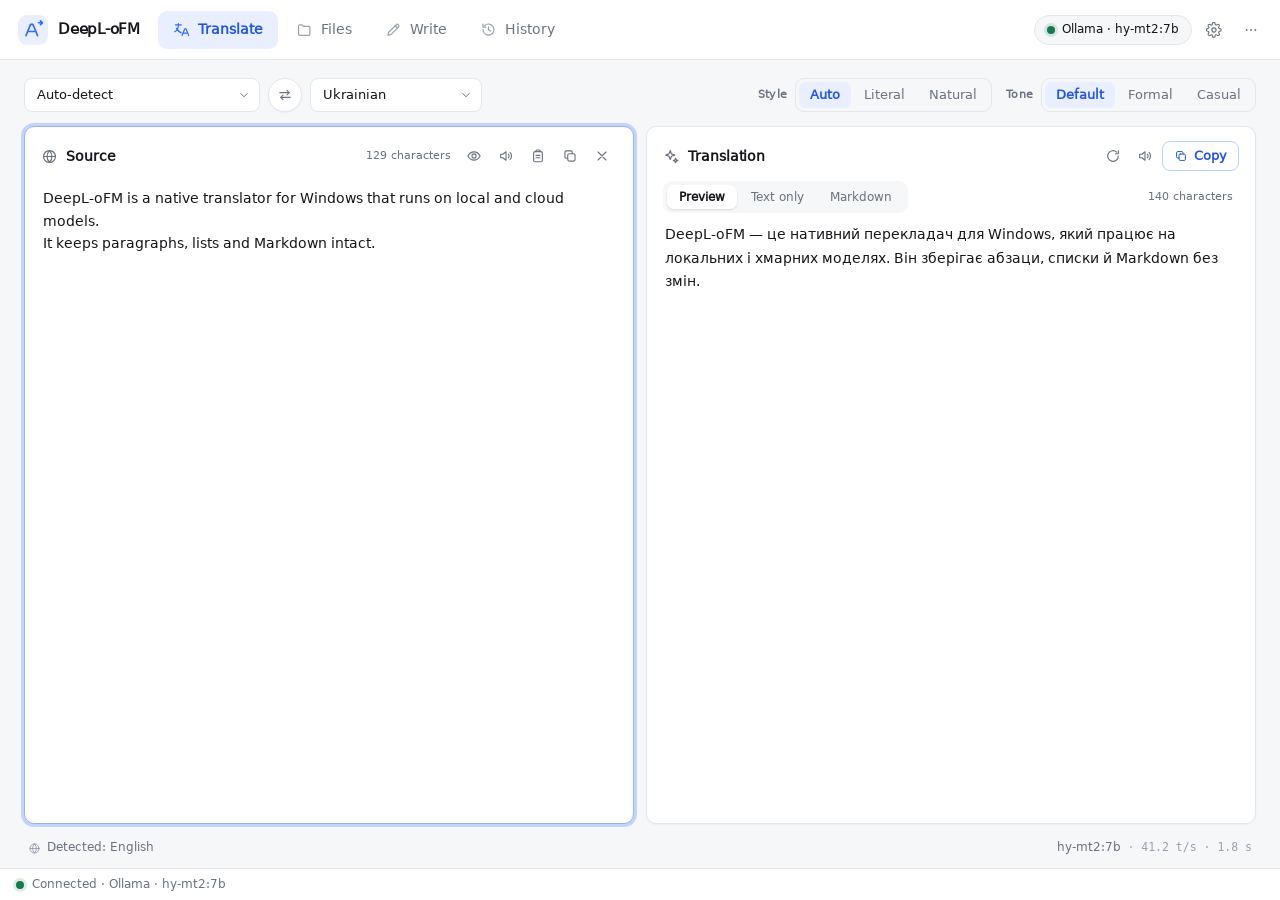
==== rust/ui/index.html @ 9d81f84f "Add a Rust port: one engine, one binary, Windows and macOS A full rewrite in Rust of the translator:" ====
<!doctype html>
<html lang="en" data-theme="auto">
<head>
  <meta charset="utf-8">
  <meta name="viewport" content="width=device-width, initial-scale=1">
  <meta name="color-scheme" content="light dark">
  <title>DeepL-oFM</title>
  <script>
    // Apply a forced scheme (and the deterministic-screenshot flag) before the
    // first paint, so ?theme=dark never flashes the light palette.
    (function () {
      var params = new URLSearchParams(location.search);
      var theme = params.get("theme");
      if (theme === "dark" || theme === "light") document.documentElement.dataset.theme = theme;
      if (params.has("still")) document.documentElement.dataset.motion = "off";
    })();
  </script>
  <link rel="stylesheet" href="styles.css">
</head>
<body>
  <!-- Icon sprite ------------------------------------------------------- -->
  <svg class="icon-sprite" aria-hidden="true" focusable="false" xmlns="http://www.w3.org/2000/svg">
    <symbol id="i-translate" viewBox="0 0 24 24">
      <path d="M3.5 5.5h8.2M7.6 3.5v2c0 4.1-2.2 7.9-5.1 9.7"/>
      <path d="M5 10.4c1.5 3 3.8 5 6.6 6.3"/>
      <path d="M12.8 20.5 16.7 11h1.6l3.9 9.5"/>
      <path d="M14.3 17.2h5.4"/>
    </symbol>
    <symbol id="i-files" viewBox="0 0 24 24">
      <path d="M3.5 7.6a2 2 0 0 1 2-2h3.1l2 2.1h7a2 2 0 0 1 2 2v8.7a2 2 0 0 1-2 2h-12a2 2 0 0 1-2-2z"/>
    </symbol>
    <symbol id="i-write" viewBox="0 0 24 24">
      <path d="M4 20.1l4.7-1.2L19 8.6a2.25 2.25 0 0 0-3.2-3.2L5.4 15.6z"/>
      <path d="M13.9 6.4l3.2 3.2"/>
    </symbol>
    <symbol id="i-history" viewBox="0 0 24 24">
      <path d="M4.2 12a7.8 7.8 0 1 0 2.3-5.5"/>
      <path d="M4.1 4.5v4.1h4.1"/>
      <path d="M12 8.2v4.3l3 1.8"/>
    </symbol>
    <symbol id="i-settings" viewBox="0 0 24 24">
      <circle cx="12" cy="12" r="3.1"/>
      <path d="M19.1 14.9a1.7 1.7 0 0 0 .34 1.87l.06.06a2 2 0 1 1-2.83 2.83l-.06-.06a1.7 1.7 0 0 0-1.87-.34 1.7 1.7 0 0 0-1.03 1.56v.17a2 2 0 1 1-4 0v-.09a1.7 1.7 0 0 0-1.11-1.56 1.7 1.7 0 0 0-1.87.34l-.06.06a2 2 0 1 1-2.83-2.83l.06-.06a1.7 1.7 0 0 0 .34-1.87 1.7 1.7 0 0 0-1.56-1.03h-.17a2 2 0 1 1 0-4h.09a1.7 1.7 0 0 0 1.56-1.11 1.7 1.7 0 0 0-.34-1.87l-.06-.06a2 2 0 1 1 2.83-2.83l.06.06a1.7 1.7 0 0 0 1.87.34h.08a1.7 1.7 0 0 0 1.03-1.56v-.17a2 2 0 1 1 4 0v.09a1.7 1.7 0 0 0 1.03 1.56 1.7 1.7 0 0 0 1.87-.34l.06-.06a2 2 0 1 1 2.83 2.83l-.06.06a1.7 1.7 0 0 0-.34 1.87v.08a1.7 1.7 0 0 0 1.56 1.03h.17a2 2 0 1 1 0 4h-.09a1.7 1.7 0 0 0-1.56 1.03z"/>
    </symbol>
    <symbol id="i-more" viewBox="0 0 24 24">
      <circle cx="5.5" cy="12" r="1.4" fill="currentColor" stroke="none"/>
      <circle cx="12" cy="12" r="1.4" fill="currentColor" stroke="none"/>
      <circle cx="18.5" cy="12" r="1.4" fill="currentColor" stroke="none"/>
    </symbol>
    <symbol id="i-globe" viewBox="0 0 24 24">
      <circle cx="12" cy="12" r="8.4"/>
      <path d="M3.6 12h16.8"/>
      <path d="M12 3.6c2.2 2.3 3.4 5.2 3.4 8.4S14.2 18.1 12 20.4C9.8 18.1 8.6 15.2 8.6 12S9.8 5.9 12 3.6z"/>
    </symbol>
    <symbol id="i-speaker" viewBox="0 0 24 24">
      <path d="M4 9.4h3.2L12 5.6v12.8L7.2 14.6H4z"/>
      <path d="M15.5 9.1a4.1 4.1 0 0 1 0 5.8"/>
      <path d="M18.1 6.6a7.7 7.7 0 0 1 0 10.8"/>
    </symbol>
    <symbol id="i-stop" viewBox="0 0 24 24">
      <rect x="6.5" y="6.5" width="11" height="11" rx="2.2"/>
    </symbol>
    <symbol id="i-copy" viewBox="0 0 24 24">
      <rect x="8.6" y="8.6" width="11" height="11" rx="2.2"/>
      <path d="M15.4 8.6V6.5a2.1 2.1 0 0 0-2.1-2.1H6.5a2.1 2.1 0 0 0-2.1 2.1v6.8a2.1 2.1 0 0 0 2.1 2.1h2.1"/>
    </symbol>
    <symbol id="i-clipboard" viewBox="0 0 24 24">
      <rect x="5.4" y="5.4" width="13.2" height="15.2" rx="2.2"/>
      <path d="M9.1 5.4V4.2A1.2 1.2 0 0 1 10.3 3h3.4a1.2 1.2 0 0 1 1.2 1.2v1.2"/>
      <path d="M9 11h6M9 14.6h6"/>
    </symbol>
    <symbol id="i-check" viewBox="0 0 24 24">
      <path d="M4.8 12.6l4.7 4.7L19.2 6.9"/>
    </symbol>
    <symbol id="i-x" viewBox="0 0 24 24">
      <path d="M6 6l12 12M18 6L6 18"/>
    </symbol>
    <symbol id="i-eye" viewBox="0 0 24 24">
      <path d="M2.8 12S6.3 5.8 12 5.8 21.2 12 21.2 12 17.7 18.2 12 18.2 2.8 12 2.8 12z"/>
      <circle cx="12" cy="12" r="3.1"/>
    </symbol>
    <symbol id="i-code" viewBox="0 0 24 24">
      <path d="M8.4 7.4 3.6 12l4.8 4.6"/>
      <path d="M15.6 7.4 20.4 12l-4.8 4.6"/>
      <path d="M13.4 4.8 10.6 19.2"/>
    </symbol>
    <symbol id="i-sparkles" viewBox="0 0 24 24">
      <path d="M10.2 3.6l1.7 4.7 4.7 1.7-4.7 1.7-1.7 4.7-1.7-4.7L3.8 10l4.7-1.7z"/>
      <path d="M17.8 14.4l.9 2.4 2.4.9-2.4.9-.9 2.4-.9-2.4-2.4-.9 2.4-.9z"/>
    </symbol>
    <symbol id="i-refresh" viewBox="0 0 24 24">
      <path d="M20 12a8 8 0 1 1-2.4-5.7"/>
      <path d="M20 4.2v4.4h-4.4"/>
    </symbol>
    <symbol id="i-warning" viewBox="0 0 24 24">
      <path d="M12 3.9l8.6 15H3.4z"/>
      <path d="M12 9.4v4.4"/>
      <circle cx="12" cy="16.6" r=".9" fill="currentColor" stroke="none"/>
    </symbol>
    <symbol id="i-download" viewBox="0 0 24 24">
      <path d="M12 3.8v10.4"/>
      <path d="M7.6 10.2L12 14.6l4.4-4.4"/>
      <path d="M4.2 16.4v2.4a1.8 1.8 0 0 0 1.8 1.8h12a1.8 1.8 0 0 0 1.8-1.8v-2.4"/>
    </symbol>
    <symbol id="i-folder" viewBox="0 0 24 24">
      <path d="M3.5 7.6a2 2 0 0 1 2-2h3.1l2 2.1h7a2 2 0 0 1 2 2v8.7a2 2 0 0 1-2 2h-12a2 2 0 0 1-2-2z"/>
    </symbol>
    <symbol id="i-trash" viewBox="0 0 24 24">
      <path d="M4.2 6.8h15.6"/>
      <path d="M9.2 6.8V4.9a1.2 1.2 0 0 1 1.2-1.2h3.2a1.2 1.2 0 0 1 1.2 1.2v1.9"/>
      <path d="M6.3 6.8l.8 12.2a1.9 1.9 0 0 0 1.9 1.7h6a1.9 1.9 0 0 0 1.9-1.7l.8-12.2"/>
      <path d="M10.2 10.6v6M13.8 10.6v6"/>
    </symbol>
    <symbol id="i-search" viewBox="0 0 24 24">
      <circle cx="10.8" cy="10.8" r="6.6"/>
      <path d="M15.7 15.7l4.2 4.2"/>
    </symbol>
    <symbol id="i-chevron-down" viewBox="0 0 24 24">
      <path d="M6.4 9.4L12 15l5.6-5.6"/>
    </symbol>
    <symbol id="i-arrow-right" viewBox="0 0 24 24">
      <path d="M4.5 12h14.6"/>
      <path d="M13.7 6.6l5.4 5.4-5.4 5.4"/>
    </symbol>
    <symbol id="i-swap" viewBox="0 0 24 24">
      <path d="M4.2 8.4h14.1"/>
      <path d="M15 5.1l3.3 3.3-3.3 3.3"/>
      <path d="M19.8 15.6H5.7"/>
      <path d="M9 12.3l-3.3 3.3L9 18.9"/>
    </symbol>
    <symbol id="i-external" viewBox="0 0 24 24">
      <path d="M13.4 4.6h6v6"/>
      <path d="M19.4 4.6l-8.3 8.3"/>
      <path d="M18.2 13.6v4.5a2 2 0 0 1-2 2H5.9a2 2 0 0 1-2-2V7.8a2 2 0 0 1 2-2h4.5"/>
    </symbol>
    <symbol id="i-file" viewBox="0 0 24 24">
      <path d="M6.4 3.6h7.1l4.1 4.1v12.7H6.4z"/>
      <path d="M13.5 3.6v4.1h4.1"/>
    </symbol>
    <symbol id="i-key" viewBox="0 0 24 24">
      <circle cx="8.2" cy="8.2" r="4.2"/>
      <path d="M11.2 11.2l8.4 8.4M16.2 16.2l2.2-2.2M13.9 13.9l2.2-2.2"/>
    </symbol>
    <symbol id="i-info" viewBox="0 0 24 24">
      <circle cx="12" cy="12" r="8.5"/>
      <path d="M12 11v5.2"/>
      <circle cx="12" cy="7.9" r=".9" fill="currentColor" stroke="none"/>
    </symbol>
  </svg>

  <div class="app" id="app">
    <!-- Header ---------------------------------------------------------- -->
    <header class="app-header">
      <div class="brand">
        <span class="brand-mark" aria-hidden="true">
          <svg viewBox="0 0 28 28">
            <path d="M5.8 20.6 11.2 7.4h2.7l5.4 13.2"/>
            <path d="M8.4 15.8h8.3"/>
            <path d="M20.4 5.6h4.4M22.7 3.3l2.3 2.3-2.3 2.3"/>
          </svg>
        </span>
        <span class="brand-name">DeepL-oFM</span>
      </div>

      <nav class="tabs" id="tabs" role="tablist" data-i18n-aria="Sections">
        <button class="tab" type="button" role="tab" id="tab-translate" data-tab="translate" aria-selected="true" aria-controls="pane-translate">
          <svg class="icon" aria-hidden="true"><use href="#i-translate"></use></svg>
          <span data-i18n="Translate"></span>
        </button>
        <button class="tab" type="button" role="tab" id="tab-files" data-tab="files" aria-selected="false" aria-controls="pane-files" tabindex="-1">
          <svg class="icon" aria-hidden="true"><use href="#i-files"></use></svg>
          <span data-i18n="Files"></span>
        </button>
        <button class="tab" type="button" role="tab" id="tab-write" data-tab="write" aria-selected="false" aria-controls="pane-write" tabindex="-1">
          <svg class="icon" aria-hidden="true"><use href="#i-write"></use></svg>
          <span data-i18n="Write"></span>
        </button>
        <button class="tab" type="button" role="tab" id="tab-history" data-tab="history" aria-selected="false" aria-controls="pane-history" tabindex="-1">
          <svg class="icon" aria-hidden="true"><use href="#i-history"></use></svg>
          <span data-i18n="History"></span>
        </button>
      </nav>

      <div class="header-actions">
        <button class="conn-capsule" type="button" id="connCapsule" data-i18n-title="Connection status" aria-describedby="connCapsuleLabel">
          <span class="status-dot" id="connDot" data-state="unknown"></span>
          <span class="conn-label" id="connCapsuleLabel"></span>
        </button>
        <button class="icon-btn" type="button" id="settingsBtn" data-i18n-aria="Settings" data-i18n-title="Settings">
          <svg class="icon" aria-hidden="true"><use href="#i-settings"></use></svg>
        </button>
        <div class="menu-wrap">
          <button class="icon-btn" type="button" id="moreBtn" data-i18n-aria="More actions" data-i18n-title="More actions" aria-haspopup="menu" aria-expanded="false" aria-controls="moreMenu">
            <svg class="icon" aria-hidden="true"><use href="#i-more"></use></svg>
          </button>
          <div class="menu" id="moreMenu" role="menu" hidden>
            <button class="menu-item" type="button" role="menuitem" data-command="translate_clipboard">
              <span class="menu-label" data-i18n="Translate clipboard"></span>
              <span class="menu-key"></span>
            </button>
            <button class="menu-item" type="button" role="menuitem" data-command="translate_selection">
              <span class="menu-label" data-i18n="Translate selection"></span>
              <span class="menu-key"></span>
            </button>
            <div class="menu-separator" role="separator"></div>
            <button class="menu-item" type="button" role="menuitem" data-command="check_connection">
              <span class="menu-label" data-i18n="Check connection"></span>
            </button>
            <button class="menu-item" type="button" role="menuitem" data-command="history">
              <span class="menu-label" data-i18n="History"></span>
            </button>
            <div class="menu-separator" role="separator"></div>
            <button class="menu-item" type="button" role="menuitem" data-command="clear_source">
              <span class="menu-label" data-i18n="New translation"></span>
            </button>
            <button class="menu-item" type="button" role="menuitem" data-command="open_settings">
              <span class="menu-label" data-i18n="Settings…"></span>
            </button>
          </div>
        </div>
      </div>
    </header>

    <!-- Main ------------------------------------------------------------ -->
    <main class="app-main">
      <!-- Translate ----------------------------------------------------- -->
      <section class="pane pane-translate" id="pane-translate" role="tabpanel" aria-labelledby="tab-translate">
        <div class="translate-top">
          <div class="lang-bar">
            <div class="select-wrap lang-source">
              <select id="sourceLang" data-i18n-aria="Source language"></select>
              <svg class="icon select-chevron" aria-hidden="true"><use href="#i-chevron-down"></use></svg>
            </div>
            <button class="icon-btn swap-btn" type="button" id="swapBtn" data-i18n-aria="Swap languages" data-i18n-title="Swap languages">
              <svg class="icon" aria-hidden="true"><use href="#i-swap"></use></svg>
            </button>
            <div class="select-wrap lang-target">
              <select id="targetLang" data-i18n-aria="Target language"></select>
              <svg class="icon select-chevron" aria-hidden="true"><use href="#i-chevron-down"></use></svg>
            </div>
          </div>

          <div class="chips-bar">
            <span class="caption" data-i18n="Style"></span>
            <div class="segmented" id="styleChips" role="group" data-i18n-aria="Style">
              <button class="segment" type="button" data-style="auto" data-i18n="Auto"></button>
              <button class="segment" type="button" data-style="literal" data-i18n="Literal"></button>
              <button class="segment" type="button" data-style="natural" data-i18n="Natural"></button>
            </div>
            <span class="caption caption-tone" data-i18n="Tone"></span>
            <div class="segmented" id="toneChips" role="group" data-i18n-aria="Tone">
              <button class="segment" type="button" data-tone="standard" data-i18n="Default"></button>
              <button class="segment" type="button" data-tone="formal" data-i18n="Formal"></button>
              <button class="segment" type="button" data-tone="casual" data-i18n="Casual"></button>
            </div>
          </div>
        </div>

        <div class="panes">
          <section class="card source-card" aria-labelledby="sourceTitle">
            <header class="card-head">
              <div class="card-title">
                <svg class="icon" aria-hidden="true"><use href="#i-globe"></use></svg>
                <h2 id="sourceTitle" data-i18n="Source"></h2>
              </div>
              <div class="card-tools">
                <span class="counter" id="sourceCounter"></span>
                <button class="icon-btn" type="button" id="sourcePreviewBtn" data-i18n-aria="Show rendered Markdown" data-i18n-title="Show rendered Markdown">
                  <svg class="icon" aria-hidden="true"><use href="#i-eye"></use></svg>
                </button>
                <button class="icon-btn" type="button" id="speakSourceBtn" data-i18n-aria="Listen to the original" data-i18n-title="Listen to the original">
                  <svg class="icon" aria-hidden="true"><use href="#i-speaker"></use></svg>
                </button>
                <button class="icon-btn" type="button" id="pasteBtn" data-i18n-aria="Paste from clipboard" data-i18n-title="Paste from clipboard">
                  <svg class="icon" aria-hidden="true"><use href="#i-clipboard"></use></svg>
                </button>
                <button class="icon-btn" type="button" id="copySourceBtn" data-i18n-aria="Copy the original" data-i18n-title="Copy the original">
                  <svg class="icon" aria-hidden="true"><use href="#i-copy"></use></svg>
                </button>
                <button class="icon-btn" type="button" id="clearSourceBtn" data-i18n-aria="Clear" data-i18n-title="Clear">
                  <svg class="icon" aria-hidden="true"><use href="#i-x"></use></svg>
                </button>
              </div>
            </header>
            <div class="card-body source-body">
              <textarea id="sourceInput" class="source-input" spellcheck="false" data-i18n-placeholder="Enter or paste text…" data-i18n-aria="Source"></textarea>
              <div class="markdown-body source-preview" id="sourcePreview" hidden aria-live="polite"></div>
            </div>
          </section>

          <section class="card result-card" aria-labelledby="resultTitle">
            <header class="card-head">
              <div class="card-title">
                <svg class="icon icon-accent" aria-hidden="true"><use href="#i-sparkles"></use></svg>
                <h2 id="resultTitle" data-i18n="Translation"></h2>
              </div>
              <div class="card-tools">
                <span class="pill pill-warning" id="warningPill" hidden></span>
                <button class="icon-btn" type="button" id="againBtn" data-i18n-aria="Translate again" data-i18n-title="Translate again">
                  <svg class="icon" aria-hidden="true"><use href="#i-refresh"></use></svg>
                </button>
                <button class="icon-btn" type="button" id="speakResultBtn" data-i18n-aria="Listen to the translation" data-i18n-title="Listen to the translation">
                  <svg class="icon" aria-hidden="true"><use href="#i-speaker"></use></svg>
                </button>
                <button class="btn btn-outline-accent btn-sm" type="button" id="copyBtn" data-i18n-title="Copy translation">
                  <svg class="icon" aria-hidden="true"><use href="#i-copy"></use></svg>
                  <span id="copyBtnLabel" data-i18n="Copy"></span>
                </button>
              </div>
            </header>

            <div class="result-controls">
              <div class="segmented segmented-subtle" id="viewSwitch" role="group" data-i18n-aria="Translation">
                <button class="segment" type="button" data-view="preview" data-i18n="Preview"></button>
                <button class="segment" type="button" data-view="text" data-i18n="Text only"></button>
                <button class="segment" type="button" data-view="markdown" data-i18n="Markdown"></button>
              </div>
              <span class="counter" id="resultCounter"></span>
            </div>

            <div class="card-body result-body">
              <div class="result-scroll" id="resultScroll">
                <div class="markdown-body" id="resultView" aria-live="polite"></div>

                <div class="empty-state" id="resultEmpty">
                  <span class="empty-icon" aria-hidden="true">
                    <svg class="icon" aria-hidden="true"><use href="#i-sparkles"></use></svg>
                  </span>
                  <h3 data-i18n="Translation will appear here"></h3>
                  <p data-i18n="Press Ctrl + Enter to translate."></p>
                  <button class="btn btn-primary btn-sm" type="button" id="translateNowBtn">
                    <svg class="icon" aria-hidden="true"><use href="#i-arrow-right"></use></svg>
                    <span data-i18n="Translate now"></span>
                  </button>
                </div>

                <div class="progress-state" id="resultProgress" hidden>
                  <h3 id="progressTitle" data-i18n="Translating…"></h3>
                  <div class="progress-track" id="progressTrack" role="progressbar" aria-valuemin="0" aria-valuemax="100" aria-valuenow="0" aria-labelledby="progressTitle">
                    <div class="progress-fill" id="progressFill"></div>
                  </div>
                  <div class="progress-counts">
                    <span id="progressStatus"></span>
                    <span class="progress-percent" id="progressPercent">0%</span>
                  </div>
                  <button class="btn btn-secondary btn-sm" type="button" id="stopBtn">
                    <svg class="icon" aria-hidden="true"><use href="#i-stop"></use></svg>
                    <span data-i18n="Stop"></span>
                  </button>
                </div>

                <div class="empty-state error-state" id="resultError" hidden>
                  <span class="empty-icon error-icon" aria-hidden="true">
                    <svg class="icon" aria-hidden="true"><use href="#i-warning"></use></svg>
                  </span>
                  <h3 data-i18n="Translation failed"></h3>
                  <p id="errorText"></p>
                  <button class="btn btn-primary btn-sm" type="button" id="retryBtn">
                    <svg class="icon" aria-hidden="true"><use href="#i-refresh"></use></svg>
                    <span data-i18n="Retry"></span>
                  </button>
                </div>
              </div>

              <div class="error-banner" id="errorBanner" hidden>
                <svg class="icon" aria-hidden="true"><use href="#i-warning"></use></svg>
                <span id="bannerText"></span>
                <button class="link-btn" type="button" id="bannerRetry" data-i18n="Retry"></button>
              </div>
            </div>
          </section>
        </div>

        <footer class="translate-foot">
          <span class="detected" id="detectedWrap" hidden>
            <svg class="icon" aria-hidden="true"><use href="#i-globe"></use></svg>
            <span id="detectedLabel"></span>
          </span>
          <span class="copy-feedback" id="copyFeedback" role="status" hidden></span>
          <div class="foot-right">
            <span class="pill pill-warning" id="fallbackPill" hidden data-i18n="fallback"></span>
            <span class="model-label" id="modelLabel"></span>
            <span class="dot-sep" id="metricSep" aria-hidden="true">·</span>
            <span class="metrics" id="metricsLabel"></span>
          </div>
        </footer>
      </section>

      <!-- Files --------------------------------------------------------- -->
      <section class="pane pane-page" id="pane-files" role="tabpanel" aria-labelledby="tab-files" hidden>
        <div class="page page-narrow">
          <header class="page-head">
            <h1 data-i18n="Files"></h1>
            <p data-i18n="Translate a document and save the result in its original format."></p>
          </header>

          <div class="card drop-card" id="dropZone">
            <span class="drop-icon" aria-hidden="true">
              <svg class="icon" aria-hidden="true"><use href="#i-file"></use></svg>
            </span>
            <h2 data-i18n="Drop a file here or choose one"></h2>
            <p data-i18n="Supported formats: TXT, Markdown, PDF and DOCX."></p>
            <button class="btn btn-secondary" type="button" id="chooseFileBtn" data-i18n="Choose a file…"></button>
          </div>

          <div class="card file-card" id="fileSelected" hidden>
            <span class="file-icon" aria-hidden="true"><svg class="icon" aria-hidden="true"><use href="#i-file"></use></svg></span>
            <div class="file-meta">
              <span class="file-name" id="fileSelectedName"></span>
              <span class="file-sub" id="fileSelectedMeta"></span>
            </div>
            <button class="icon-btn" type="button" id="removeFileBtn" data-i18n-aria="Remove file" data-i18n-title="Remove file">
              <svg class="icon" aria-hidden="true"><use href="#i-x"></use></svg>
            </button>
          </div>

          <div class="file-actions" id="fileActions" hidden>
            <label class="inline-label" for="fileTarget" data-i18n="Translate to"></label>
            <div class="select-wrap">
              <select id="fileTarget"></select>
              <svg class="icon select-chevron" aria-hidden="true"><use href="#i-chevron-down"></use></svg>
            </div>
            <span class="spacer"></span>
            <button class="btn btn-primary" type="button" id="translateFileBtn">
              <svg class="icon" aria-hidden="true"><use href="#i-translate"></use></svg>
              <span data-i18n="Translate"></span>
            </button>
          </div>

          <div class="card file-progress" id="fileProgress" hidden>
            <header class="file-progress-head">
              <div>
                <h3 data-i18n="Translating…"></h3>
                <p class="file-sub" id="fileProgressName"></p>
              </div>
              <span class="progress-percent" id="fileProgressPercent">0%</span>
            </header>
            <div class="progress-track" id="fileProgressTrack" role="progressbar" aria-valuemin="0" aria-valuemax="100" aria-valuenow="0" data-i18n-aria="Translation progress">
              <div class="progress-fill" id="fileProgressFill"></div>
            </div>
            <div class="file-progress-foot">
              <span class="muted" id="fileProgressState"></span>
              <button class="btn btn-secondary btn-sm" type="button" id="cancelFileBtn" data-i18n="Cancel"></button>
            </div>
          </div>

          <div class="card file-result" id="fileResult" hidden>
            <div class="result-head">
              <span class="result-check" aria-hidden="true"><svg class="icon" aria-hidden="true"><use href="#i-check"></use></svg></span>
              <div class="result-head-text">
                <h3 data-i18n="Translation complete"></h3>
                <p class="file-sub mono" id="fileResultName"></p>
              </div>
            </div>
            <p class="warning-line" id="fileWarnings" hidden></p>
            <p class="warning-line" id="fileFallback" hidden data-i18n="Fallback"></p>
            <p class="error-line" id="fileSaveError" hidden></p>
            <div class="result-actions">
              <button class="btn btn-primary btn-sm" type="button" id="saveFileBtn">
                <svg class="icon" aria-hidden="true"><use href="#i-download"></use></svg>
                <span data-i18n="Save file…"></span>
              </button>
              <button class="btn btn-secondary btn-sm" type="button" id="showFolderBtn">
                <svg class="icon" aria-hidden="true"><use href="#i-folder"></use></svg>
                <span data-i18n="Show in folder"></span>
              </button>
              <span class="spacer"></span>
              <button class="link-btn" type="button" id="anotherFileBtn" data-i18n="Translate another file"></button>
            </div>
          </div>

          <div class="card file-error" id="fileError" hidden>
            <span class="result-check error-check" aria-hidden="true"><svg class="icon" aria-hidden="true"><use href="#i-warning"></use></svg></span>
            <div class="result-head-text">
              <h3 data-i18n="The file could not be translated."></h3>
              <p class="error-line" id="fileErrorText"></p>
            </div>
            <div class="file-error-actions">
              <button class="btn btn-primary btn-sm" type="button" id="fileTryAgainBtn">
                <svg class="icon" aria-hidden="true"><use href="#i-refresh"></use></svg>
                <span data-i18n="Try again"></span>
              </button>
              <button class="btn btn-secondary btn-sm" type="button" id="fileRetryBtn" data-i18n="Choose a file…"></button>
            </div>
          </div>
        </div>
      </section>

      <!-- Write --------------------------------------------------------- -->
      <section class="pane pane-page" id="pane-write" role="tabpanel" aria-labelledby="tab-write" hidden>
        <div class="page page-write">
          <header class="page-head">
            <h1 data-i18n="Improve text"></h1>
            <p data-i18n="Improve clarity, grammar and style while keeping the meaning."></p>
          </header>

          <div class="card write-bar">
            <label class="inline-label" for="writeTarget" data-i18n="Improve in"></label>
            <div class="select-wrap">
              <select id="writeTarget"></select>
              <svg class="icon select-chevron" aria-hidden="true"><use href="#i-chevron-down"></use></svg>
            </div>
            <button class="btn btn-primary" type="button" id="improveBtn">
              <svg class="icon" aria-hidden="true"><use href="#i-sparkles"></use></svg>
              <span class="busy-label" id="improveLabel" data-i18n="Improve text"></span>
              <span class="spinner" aria-hidden="true" hidden></span>
            </button>
            <button class="btn btn-secondary" type="button" id="cancelWriteBtn" hidden data-i18n="Cancel"></button>
            <span class="spacer"></span>
            <button class="btn btn-secondary btn-sm" type="button" id="copyWriteBtn" data-i18n-title="Copy translation">
              <svg class="icon" aria-hidden="true"><use href="#i-copy"></use></svg>
              <span data-i18n="Copy"></span>
            </button>
          </div>

          <div class="panes write-panes">
            <section class="card source-card" aria-labelledby="writeSourceTitle">
              <header class="card-head">
                <div class="card-title">
                  <svg class="icon" aria-hidden="true"><use href="#i-write"></use></svg>
                  <h2 id="writeSourceTitle" data-i18n="Source"></h2>
                </div>
                <div class="card-tools">
                  <span class="counter" id="writeCounter"></span>
                  <button class="icon-btn" type="button" id="clearWriteBtn" data-i18n-aria="Clear" data-i18n-title="Clear">
                    <svg class="icon" aria-hidden="true"><use href="#i-x"></use></svg>
                  </button>
                </div>
              </header>
              <div class="card-body source-body">
                <textarea id="writeInput" class="source-input" spellcheck="false" data-i18n-placeholder="Type or paste text to improve" data-i18n-aria="Source"></textarea>
              </div>
            </section>

            <section class="card result-card" aria-labelledby="writeResultTitle">
              <header class="card-head">
                <div class="card-title">
                  <svg class="icon icon-accent" aria-hidden="true"><use href="#i-sparkles"></use></svg>
                  <h2 id="writeResultTitle" data-i18n="Result"></h2>
                </div>
                <div class="card-tools">
                  <span class="counter" id="writeResultCounter"></span>
                </div>
              </header>
              <div class="result-controls">
                <div class="segmented segmented-subtle" id="writeViewSwitch" role="group" data-i18n-aria="Result">
                  <button class="segment" type="button" data-view="preview" data-i18n="Preview"></button>
                  <button class="segment" type="button" data-view="text" data-i18n="Text only"></button>
                  <button class="segment" type="button" data-view="markdown" data-i18n="Markdown"></button>
                </div>
                <span class="duration" id="writeDuration"></span>
              </div>
              <div class="card-body result-body">
                <div class="result-scroll">
                  <div class="markdown-body" id="writeResultView" aria-live="polite"></div>
                  <p class="warning-line write-warning" id="writeWarnings" role="status" hidden></p>
                  <div class="empty-state" id="writeEmpty">
                    <span class="empty-icon" aria-hidden="true">
                      <svg class="icon" aria-hidden="true"><use href="#i-sparkles"></use></svg>
                    </span>
                    <h3 data-i18n="Improved text will appear here"></h3>
                    <p data-i18n="Type or paste text on the left to begin."></p>
                  </div>
                  <div class="empty-state busy-state" id="writeBusyState" hidden>
                    <span class="empty-icon" aria-hidden="true">
                      <span class="spinner spinner-lg"></span>
                    </span>
                    <h3 data-i18n="Improving…"></h3>
                    <p data-i18n="This usually takes a few seconds."></p>
                  </div>
                  <div class="empty-state error-state" id="writeError" hidden>
                    <span class="empty-icon error-icon" aria-hidden="true">
                      <svg class="icon" aria-hidden="true"><use href="#i-warning"></use></svg>
                    </span>
                    <h3 data-i18n="Translation failed"></h3>
                    <p id="writeErrorText"></p>
                  </div>
                </div>
              </div>
            </section>
          </div>
        </div>
      </section>

      <!-- History ------------------------------------------------------- -->
      <section class="pane pane-page" id="pane-history" role="tabpanel" aria-labelledby="tab-history" hidden>
        <div class="page page-history">
          <header class="page-head page-head-row">
            <div class="page-head-text">
              <h1><span data-i18n="History"></span> <span class="count-badge" id="historyCount">0</span></h1>
            </div>
            <div class="history-tools">
              <div class="search-field">
                <svg class="icon" aria-hidden="true"><use href="#i-search"></use></svg>
                <input type="search" id="historySearch" data-i18n-placeholder="Search in history" data-i18n-aria="Search in history">
              </div>
              <button class="btn btn-secondary" type="button" id="historyClearBtn">
                <svg class="icon" aria-hidden="true"><use href="#i-trash"></use></svg>
                <span data-i18n="Clear"></span>
              </button>
            </div>
          </header>

          <div class="card history-card">
            <div class="empty-state" id="historyEmpty">
              <span class="empty-icon" aria-hidden="true">
                <svg class="icon" aria-hidden="true"><use href="#i-history"></use></svg>
              </span>
              <h3 id="historyEmptyTitle" data-i18n="History is empty"></h3>
              <p id="historyEmptyText" data-i18n="Translations will be saved here automatically."></p>
            </div>
            <div class="history-list" id="historyList"></div>
          </div>
        </div>
      </section>
    </main>

    <!-- Status bar ------------------------------------------------------ -->
    <footer class="status-bar">
      <span class="status-dot" id="statusDot" data-state="unknown" aria-hidden="true"></span>
      <span class="status-text" id="statusText"></span>
      <span class="status-error" id="statusError"></span>
      <span class="spacer"></span>
      <button class="link-btn stop-speaking" type="button" id="stopSpeaking" hidden data-i18n="Stop"></button>
      <span class="status-metrics" id="statusMetrics"></span>
    </footer>
  </div>

  <!-- Settings dialog --------------------------------------------------- -->
  <dialog class="dialog dialog-settings" id="settingsDialog" aria-labelledby="settingsTitle">
    <div class="dialog-shell" tabindex="-1">
      <header class="dialog-head">
        <h2 id="settingsTitle" data-i18n="Settings"></h2>
        <span class="dialog-version" id="settingsVersion"></span>
      </header>

      <div class="dialog-tabs" id="settingsTabs" role="tablist" data-i18n-aria="Settings">
        <button class="dialog-tab is-active" type="button" role="tab" data-settings-tab="model" id="settingsTab-model" aria-controls="settingsPanel-model" aria-selected="true" data-i18n="Model &amp; provider"></button>
        <button class="dialog-tab" type="button" role="tab" data-settings-tab="generation" id="settingsTab-generation" aria-controls="settingsPanel-generation" aria-selected="false" tabindex="-1" data-i18n="Generation"></button>
        <button class="dialog-tab" type="button" role="tab" data-settings-tab="behaviour" id="settingsTab-behaviour" aria-controls="settingsPanel-behaviour" aria-selected="false" tabindex="-1" data-i18n="Behavior"></button>
        <button class="dialog-tab" type="button" role="tab" data-settings-tab="hotkeys" id="settingsTab-hotkeys" aria-controls="settingsPanel-hotkeys" aria-selected="false" tabindex="-1" data-i18n="Hot keys"></button>
        <button class="dialog-tab" type="button" role="tab" data-settings-tab="about" id="settingsTab-about" aria-controls="settingsPanel-about" aria-selected="false" tabindex="-1" data-i18n="About"></button>
      </div>

      <div class="dialog-body" id="settingsBody">
        <!-- Model & provider -->
        <section class="settings-panel" data-settings-panel="model" id="settingsPanel-model" role="tabpanel" aria-labelledby="settingsTab-model">
          <section class="card settings-card">
            <header class="section-head">
              <h3 data-i18n="Model and provider"></h3>
              <p data-i18n="Local models run offline and for free. Cloud models answer faster but need a key."></p>
            </header>
            <div class="form">
              <div class="form-row">
                <label class="form-label" for="providerSelect" data-i18n="Provider"></label>
                <div class="form-control">
                  <div class="select-wrap">
                    <select id="providerSelect"></select>
                    <svg class="icon select-chevron" aria-hidden="true"><use href="#i-chevron-down"></use></svg>
                  </div>
                  <p class="hint" id="providerHint"></p>
                </div>
              </div>

              <div class="form-row">
                <label class="form-label" for="baseUrlInput" data-i18n="Server address"></label>
                <div class="form-control">
                  <input type="text" id="baseUrlInput" spellcheck="false" autocomplete="off">
                </div>
              </div>

              <div class="form-row">
                <label class="form-label" for="apiKeyInput" data-i18n="API key"></label>
                <div class="form-control">
                  <div class="input-with-actions">
                    <input type="password" id="apiKeyInput" spellcheck="false" autocomplete="off">
                    <button class="link-btn" type="button" id="revealKeyBtn" data-i18n="Show"></button>
                    <button class="link-btn" type="button" id="keyLink" hidden data-i18n="Get key ↗"></button>
                  </div>
                  <p class="hint" id="apiKeyHint" data-i18n="Can be empty for local servers. Stored securely on this computer."></p>
                </div>
              </div>

              <div class="form-row">
                <label class="form-label" for="modelInput" data-i18n="Model"></label>
                <div class="form-control">
                  <div class="input-with-actions">
                    <input type="text" id="modelInput" spellcheck="false" autocomplete="off" data-i18n-placeholder="Choose model">
                    <button class="btn btn-secondary btn-sm" type="button" id="catalogBtn">
                      <svg class="icon" aria-hidden="true"><use href="#i-sparkles"></use></svg>
                      <span data-i18n="Model catalog…"></span>
                    </button>
                  </div>
                  <div class="install-hint" id="installHint" hidden>
                    <span class="install-hint-label" data-i18n="Install command"></span>
                    <code class="install-hint-code" id="installCommand"></code>
                    <button class="link-btn" type="button" id="installCopyBtn">
                      <span data-i18n="Copy"></span>
                    </button>
                  </div>
                </div>
              </div>

              <div class="form-row form-row-actions">
                <span class="form-label" aria-hidden="true"></span>
                <div class="form-control inline-actions">
                  <button class="btn btn-secondary" type="button" id="connectBtn">
                    <svg class="icon" aria-hidden="true"><use href="#i-refresh"></use></svg>
                    <span data-i18n="Connect"></span>
                  </button>
                  <span class="connection-state" id="connectStatus"></span>
                </div>
              </div>
            </div>
          </section>

          <section class="card settings-card">
            <header class="section-head section-head-row">
              <h3 data-i18n="Models on the server"></h3>
              <span class="muted" id="modelsCount"></span>
            </header>
            <div class="search-field">
              <svg class="icon" aria-hidden="true"><use href="#i-search"></use></svg>
              <input type="search" id="modelFilter" data-i18n-placeholder="Filter by name" data-i18n-aria="Filter by name">
            </div>
            <div class="model-list" id="modelList" role="listbox" data-i18n-aria="Models on the server"></div>
            <p class="hint" id="modelsHint" data-i18n="Select a model from the list or type its ID."></p>
          </section>

          <section class="card settings-card">
            <header class="section-head">
              <h3 data-i18n="Fallback provider"></h3>
              <p data-i18n="Used automatically when the primary provider fails."></p>
            </header>
            <label class="switch-row">
              <span class="switch-row-text" data-i18n="Use a fallback provider"></span>
              <span class="switch">
                <input type="checkbox" id="fallbackToggle">
                <span class="switch-track" aria-hidden="true"></span>
              </span>
            </label>
            <div class="form fallback-body" id="fallbackBody" hidden>
              <div class="form-row">
                <label class="form-label" for="fallbackProviderSelect" data-i18n="Provider"></label>
                <div class="form-control">
                  <div class="select-wrap">
                    <select id="fallbackProviderSelect"></select>
                    <svg class="icon select-chevron" aria-hidden="true"><use href="#i-chevron-down"></use></svg>
                  </div>
                </div>
              </div>
              <div class="form-row">
                <label class="form-label" for="fallbackBaseInput" data-i18n="Server address"></label>
                <div class="form-control">
                  <input type="text" id="fallbackBaseInput" spellcheck="false" autocomplete="off">
                </div>
              </div>
              <div class="form-row">
                <label class="form-label" for="fallbackKeyInput" data-i18n="API key"></label>
                <div class="form-control">
                  <input type="password" id="fallbackKeyInput" spellcheck="false" autocomplete="off">
                </div>
              </div>
              <div class="form-row">
                <label class="form-label" for="fallbackModelInput" data-i18n="Model"></label>
                <div class="form-control">
                  <div class="input-with-actions">
                    <input type="text" id="fallbackModelInput" spellcheck="false" autocomplete="off" data-i18n-placeholder="Choose a model" list="fallbackModelOptions">
                    <datalist id="fallbackModelOptions"></datalist>
                    <button class="btn btn-secondary btn-sm" type="button" id="fallbackLoadBtn">
                      <svg class="icon" aria-hidden="true"><use href="#i-refresh"></use></svg>
                      <span data-i18n="Load models"></span>
                    </button>
                  </div>
                  <p class="hint" id="fallbackHint" data-i18n="If the primary provider fails, the same text is retried with these settings."></p>
                  <p class="connection-state" id="fallbackStatus"></p>
                </div>
              </div>
            </div>
          </section>
        </section>

        <!-- Generation -->
        <section class="settings-panel" data-settings-panel="generation" id="settingsPanel-generation" role="tabpanel" aria-labelledby="settingsTab-generation" hidden>
          <section class="card settings-card">
            <header class="section-head">
              <h3 data-i18n="Generation parameters"></h3>
              <p data-i18n="Defaults match Tencent’s recommendations for Hy-MT2 7B."></p>
            </header>
            <div class="sliders">
              <div class="slider-row">
                <label class="slider-label" for="temperatureRange" data-i18n="Temperature"></label>
                <input class="range" type="range" id="temperatureRange" min="0" max="1.5" step="0.05" value="0.7">
                <output class="slider-value" id="temperatureValue" for="temperatureRange">0.70</output>
              </div>
              <div class="slider-row">
                <label class="slider-label" for="topPRange" data-i18n="Top-p"></label>
                <input class="range" type="range" id="topPRange" min="0.1" max="1" step="0.05" value="0.6">
                <output class="slider-value" id="topPValue" for="topPRange">0.60</output>
              </div>
              <div class="slider-row">
                <label class="slider-label" for="topKRange" data-i18n="Top-k"></label>
                <input class="range" type="range" id="topKRange" min="1" max="100" step="1" value="20">
                <output class="slider-value" id="topKValue" for="topKRange">20</output>
              </div>
              <div class="slider-row">
                <label class="slider-label" for="repetitionRange" data-i18n="Repetition"></label>
                <input class="range" type="range" id="repetitionRange" min="1" max="1.5" step="0.01" value="1.05">
                <output class="slider-value" id="repetitionValue" for="repetitionRange">1.05</output>
              </div>
              <div class="slider-row">
                <label class="slider-label" for="contextRange" data-i18n="Context"></label>
                <input class="range" type="range" id="contextRange" min="2048" max="32768" step="512" value="8192">
                <output class="slider-value" id="contextValue" for="contextRange">8 192</output>
              </div>
            </div>
          </section>

          <section class="card settings-card">
            <header class="section-head">
              <h3 data-i18n="System prompt"></h3>
              <p data-i18n="Hy-MT2 has no system prompt: instruction and text go in one message. Wording follows the model card."></p>
            </header>
            <div class="prompt-form">
              <div class="prompt-row">
                <span class="form-label" data-i18n="Style"></span>
                <div class="segmented prompt-chips" id="promptStyleChips" role="group" data-i18n-aria="Style">
                  <button class="segment" type="button" data-style="auto" data-i18n="Auto"></button>
                  <button class="segment" type="button" data-style="literal" data-i18n="Literal"></button>
                  <button class="segment" type="button" data-style="natural" data-i18n="Natural"></button>
                </div>
              </div>
              <div class="prompt-row">
                <span class="form-label" data-i18n="Tone"></span>
                <div class="segmented prompt-chips" id="promptToneChips" role="group" data-i18n-aria="Tone">
                  <button class="segment" type="button" data-tone="standard" data-i18n="Default"></button>
                  <button class="segment" type="button" data-tone="formal" data-i18n="Formal"></button>
                  <button class="segment" type="button" data-tone="casual" data-i18n="Casual"></button>
                </div>
              </div>
              <div class="prompt-row">
                <label class="form-label" for="promptTarget" data-i18n="Translate to"></label>
                <div class="select-wrap prompt-target">
                  <select id="promptTarget"></select>
                  <svg class="icon select-chevron" aria-hidden="true"><use href="#i-chevron-down"></use></svg>
                </div>
              </div>
              <pre class="prompt-preview" id="promptPreview" aria-live="polite"></pre>
            </div>
          </section>
        </section>

        <!-- Behavior -->
        <section class="settings-panel" data-settings-panel="behaviour" id="settingsPanel-behaviour" role="tabpanel" aria-labelledby="settingsTab-behaviour" hidden>
          <section class="card settings-card">
            <header class="section-head">
              <h3 data-i18n="Behavior"></h3>
            </header>
            <div class="behaviour-list">
              <label class="switch-row">
                <span class="switch-row-text" data-i18n="Translate automatically while typing"></span>
                <span class="switch">
                  <input type="checkbox" id="autoTranslateToggle">
                  <span class="switch-track" aria-hidden="true"></span>
                </span>
              </label>

              <div class="slider-row slider-row-inline" id="debounceRow">
                <label class="slider-label" for="debounceRange" data-i18n="Delay"></label>
                <input class="range" type="range" id="debounceRange" min="0.2" max="2" step="0.05" value="0.45">
                <output class="slider-value" id="debounceValue" for="debounceRange">0.45 s</output>
              </div>

              <label class="switch-row">
                <span class="switch-row-text" data-i18n="Keep translation history"></span>
                <span class="switch">
                  <input type="checkbox" id="keepHistoryToggle">
                  <span class="switch-track" aria-hidden="true"></span>
                </span>
              </label>

              <label class="switch-row switch-row-hint">
                <span class="switch-row-label">
                  <span class="switch-row-text" data-i18n="Load the translator at launch"></span>
                  <span class="switch-row-sub" data-i18n="Connects to the provider, refreshes the model list and warms up a local model."></span>
                </span>
                <span class="switch">
                  <input type="checkbox" id="warmUpToggle">
                  <span class="switch-track" aria-hidden="true"></span>
                </span>
              </label>

              <div class="divider" role="presentation"></div>

              <div class="field-row">
                <label class="form-label" for="interfaceLanguageSelect" data-i18n="Interface language"></label>
                <div class="select-wrap">
                  <select id="interfaceLanguageSelect"></select>
                  <svg class="icon select-chevron" aria-hidden="true"><use href="#i-chevron-down"></use></svg>
                </div>
              </div>

              <label class="switch-row switch-row-hint">
                <span class="switch-row-label">
                  <span class="switch-row-text" data-i18n="Tray icon"></span>
                  <span class="switch-row-sub" data-i18n="Keep DeepL-oFM in the notification area; closing the window then hides it."></span>
                </span>
                <span class="switch">
                  <input type="checkbox" id="trayToggle">
                  <span class="switch-track" aria-hidden="true"></span>
                </span>
              </label>

              <div class="field-row field-row-hint">
                <label class="form-label" for="voiceSelect" data-i18n="Voice"></label>
                <div class="field-stack">
                  <div class="select-wrap">
                    <select id="voiceSelect"></select>
                    <svg class="icon select-chevron" aria-hidden="true"><use href="#i-chevron-down"></use></svg>
                  </div>
                  <p class="hint" data-i18n="More voices can be added in Windows Settings → Time &amp; language → Speech."></p>
                </div>
              </div>
            </div>
          </section>
        </section>

        <!-- Hot keys -->
        <section class="settings-panel" data-settings-panel="hotkeys" id="settingsPanel-hotkeys" role="tabpanel" aria-labelledby="settingsTab-hotkeys" hidden>
          <section class="card settings-card">
            <header class="section-head">
              <h3 data-i18n="Hot keys"></h3>
              <p data-i18n="Work from any application — DeepL-oFM stays out of the way."></p>
            </header>
            <div class="hotkey-list">
              <div class="hotkey-row">
                <div class="hotkey-text">
                  <span class="hotkey-title" data-i18n="Translate clipboard"></span>
                  <p class="hint" data-i18n="Copy text anywhere and press the shortcut — DeepL-oFM opens and translates the clipboard."></p>
                </div>
                <div class="hotkey-control">
                  <button class="hotkey-field" type="button" id="hotkeyStandard" data-hotkey="standard" data-i18n-aria="Hot key"></button>
                  <button class="link-btn" type="button" id="resetHotkey" data-i18n="Reset"></button>
                </div>
              </div>
              <p class="connection-state" id="hotkeyMessage"></p>

              <div class="hotkey-row">
                <div class="hotkey-text">
                  <span class="hotkey-title" data-i18n="Selected text"></span>
                  <p class="hint" data-i18n="Select text in any app and press the shortcut — DeepL-oFM copies it and translates."></p>
                </div>
                <div class="hotkey-control">
                  <button class="hotkey-field" type="button" id="hotkeySelection" data-hotkey="selection" data-i18n-aria="Selected text"></button>
                  <button class="link-btn" type="button" id="resetSelectionHotkey" data-i18n="Reset"></button>
                </div>
              </div>
              <p class="connection-state" id="selectionHotkeyMessage"></p>

              <p class="hotkey-error" id="hotkeyError" hidden></p>
            </div>
            <p class="hint" id="hotkeyExample" data-i18n="Examples: Ctrl+Alt+T or Ctrl+Alt+C."></p>
          </section>
        </section>

        <!-- About -->
        <section class="settings-panel" data-settings-panel="about" id="settingsPanel-about" role="tabpanel" aria-labelledby="settingsTab-about" hidden>
          <section class="card settings-card about-card">
            <div class="about-brand">
              <span class="brand-mark brand-mark-lg" aria-hidden="true">
                <svg viewBox="0 0 28 28">
                  <path d="M5.8 20.6 11.2 7.4h2.7l5.4 13.2"/>
                  <path d="M8.4 15.8h8.3"/>
                  <path d="M20.4 5.6h4.4M22.7 3.3l2.3 2.3-2.3 2.3"/>
                </svg>
              </span>
              <h3>DeepL-oFM</h3>
              <p class="about-version" id="aboutVersion"></p>
              <p class="about-tagline" data-i18n="A native translator for local and cloud models."></p>
              <p class="about-meta" data-i18n="MIT license · free and open source."></p>
            </div>
            <div class="about-note">
              <svg class="icon" aria-hidden="true"><use href="#i-info"></use></svg>
              <p data-i18n="Model: Hy-MT2 7B (Tencent Hy). License and model card on Hugging Face."></p>
            </div>
            <div class="about-links">
              <button class="btn btn-secondary btn-sm" type="button" data-url="https://github.com/Lexus2016/deepl-on-free-models" data-i18n="DeepL-oFM on GitHub"></button>
              <button class="btn btn-secondary btn-sm" type="button" data-url="https://huggingface.co/tencent/Hy-MT2-7B" data-i18n="Model on Hugging Face"></button>
            </div>
            <div class="about-paths">
              <div class="about-path-row">
                <span class="about-path-label" data-i18n="Settings file"></span>
                <span class="about-path-value" id="aboutSettingsPath"></span>
              </div>
              <div class="about-path-row">
                <span class="about-path-label" data-i18n="History file"></span>
                <span class="about-path-value" id="aboutHistoryPath"></span>
              </div>
              <div class="about-path-row">
                <span class="about-path-label" data-i18n="Key storage"></span>
                <span class="about-path-value" id="aboutSecretBackend"></span>
              </div>
            </div>
          </section>
        </section>
      </div>

      <footer class="dialog-foot">
        <span class="hint" data-i18n="Changes apply when you save."></span>
        <div class="dialog-actions">
          <button class="btn btn-secondary" type="button" id="settingsCancel" data-i18n="Cancel"></button>
          <button class="btn btn-primary" type="button" id="settingsSave">
            <svg class="icon" aria-hidden="true"><use href="#i-check"></use></svg>
            <span data-i18n="Save"></span>
          </button>
        </div>
      </footer>
    </div>
  </dialog>

  <!-- Model catalogue dialog -------------------------------------------- -->
  <dialog class="dialog dialog-catalog" id="catalogDialog" aria-labelledby="catalogTitle">
    <div class="dialog-shell" tabindex="-1">
      <header class="dialog-head">
        <div class="dialog-head-text">
          <h2 id="catalogTitle" data-i18n="Model catalog"></h2>
          <p class="dialog-sub" data-i18n="Ready translators for local use and cloud options with free tiers."></p>
        </div>
        <span class="dialog-version" id="catalogCount"></span>
      </header>

      <div class="catalog-toolbar">
        <div class="select-wrap">
          <select id="catalogProvider" data-i18n-aria="Provider"></select>
          <svg class="icon select-chevron" aria-hidden="true"><use href="#i-chevron-down"></use></svg>
        </div>
        <label class="free-toggle">
          <span data-i18n="Free only"></span>
          <span class="switch">
            <input type="checkbox" id="catalogFree">
            <span class="switch-track" aria-hidden="true"></span>
          </span>
        </label>
        <div class="search-field">
          <svg class="icon" aria-hidden="true"><use href="#i-search"></use></svg>
          <input type="search" id="catalogSearch" data-i18n-placeholder="Search model" data-i18n-aria="Search model">
        </div>
        <button class="btn btn-secondary" type="button" id="catalogFetch" data-i18n="Fetch from server"></button>
      </div>

      <div class="catalog-body" id="catalogBody">
        <div class="catalog-section" id="catalogServerSection" hidden>
          <h4><span data-i18n="Found on the server"></span> <span class="catalog-count" id="catalogServerCount"></span></h4>
          <div class="catalog-list" id="catalogServerList"></div>
        </div>
        <div class="catalog-section" id="catalogRecommendedSection">
          <h4><span data-i18n="Recommended"></span></h4>
          <div class="catalog-list" id="catalogRecommendedList"></div>
        </div>
        <div class="catalog-section" id="catalogModelsSection">
          <h4><span data-i18n="Models"></span></h4>
          <div class="catalog-list" id="catalogModelsList"></div>
        </div>
        <div class="empty-state" id="catalogEmpty" hidden>
          <span class="empty-icon" aria-hidden="true">
            <svg class="icon" aria-hidden="true"><use href="#i-search"></use></svg>
          </span>
          <h3 data-i18n="Nothing found"></h3>
          <p data-i18n="Try another query."></p>
        </div>
      </div>

      <footer class="dialog-foot">
        <span class="hint" data-i18n="Need another model? Type its ID into the Model field — any model your server supports will work."></span>
        <div class="dialog-actions">
          <button class="btn btn-secondary" type="button" id="catalogClose" data-i18n="Close"></button>
        </div>
      </footer>
    </div>
  </dialog>

  <!-- Confirmation dialog ----------------------------------------------- -->
  <dialog class="dialog dialog-confirm" id="confirmDialog" aria-labelledby="confirmTitle">
    <div class="confirm-shell">
      <h2 id="confirmTitle" data-i18n="Clear history?"></h2>
      <p id="confirmText" data-i18n="All saved translations will be deleted permanently."></p>
      <div class="confirm-actions">
        <button class="btn btn-secondary" type="button" id="confirmCancel" data-i18n="Cancel"></button>
        <button class="btn btn-danger" type="button" id="confirmOk" data-i18n="Clear"></button>
      </div>
    </div>
  </dialog>

  <div class="toast-region" id="toastRegion" role="status" aria-live="polite"></div>

  <script src="strings.js"></script>
  <script src="mock.js"></script>
  <script src="app.js"></script>
</body>
</html>
---- rust/ui/styles.css ----
/* ==========================================================================
   DeepL-oFM — static design system
   Tokens mirror windows/deepl_ofm/ui/theme.py. Light is the base palette;
   dark follows prefers-color-scheme unless <html data-theme="dark|light">.
   ========================================================================== */

/* Prefer the platform UI face; on Linux pick the best local humanist sans
   instead of letting fontconfig silently substitute a serif-metric default. */
@font-face {
  font-family: "DeepL Sans";
  src: local("Segoe UI Variable Text"), local("Segoe UI Variable"),
    local("Segoe UI"), local("SF Pro Text"), local("SF Pro Display"),
    local("Ubuntu Sans"), local("Inter"), local("Noto Sans"),
    local("DejaVu Sans");
  font-display: swap;
}

:root {
  color-scheme: light;

  /* palette */
  --bg: #f6f7f9;
  --panel: #ffffff;
  --card: #ffffff;
  --card-hover: #f2f4f8;
  --border: #e3e6eb;
  --border-strong: #d5dae2;
  --text: #14161a;
  --muted: #6b7280;
  --faint: #98a0ae;
  --accent: #2f6bff;
  --accent-hover: #2457db;
  --accent-soft: #e9efff;
  --accent-on-soft: #2457db;
  --accent-border: #bfd0ff;
  --selection: #dce7ff;
  --danger: #c43d3d;
  --danger-soft: #fbecec;
  --danger-border: #f0c9c9;
  --success: #167a4e;
  --success-soft: #e8f5ef;
  --warning: #956000;
  --warning-soft: #fbf3e2;
  --warning-border: #eeddb8;
  --inverse-bg: #14161a;
  --inverse-text: #ffffff;
  --scrollbar: #d5dae2;

  /* type */
  --font-sans: "DeepL Sans", "Segoe UI Variable Text", "Segoe UI Variable",
    "Segoe UI", "SF Pro Text", -apple-system, BlinkMacSystemFont, Inter,
    "Ubuntu Sans", "Noto Sans", "DejaVu Sans", sans-serif;
  --font-mono: "Cascadia Mono", "Cascadia Code", Consolas, "JetBrains Mono",
    ui-monospace, "SF Mono", "Ubuntu Sans Mono", "Noto Sans Mono",
    "DejaVu Sans Mono", monospace;

  /* metrics */
  --radius: 10px;
  --radius-sm: 8px;
  --radius-lg: 14px;
  --header-h: 60px;
  --status-h: 32px;
  --shadow-card: 0 1px 2px rgba(20, 22, 26, 0.04);
  --shadow-menu: 0 20px 48px rgba(20, 22, 26, 0.14);
  --shadow-dialog: 0 24px 80px rgba(10, 12, 16, 0.32);
  --shadow-button: 0 1px 2px rgba(47, 107, 255, 0.22);
  --ring: rgba(47, 107, 255, 0.26);
  --ring-danger: rgba(196, 61, 61, 0.22);
  --ease: cubic-bezier(0.2, 0.7, 0.3, 1);
}

/* dark palette — duplicated for the media query and the explicit override */
@media (prefers-color-scheme: dark) {
  :root:not([data-theme="light"]) {
    color-scheme: dark;
    --bg: #15171c;
    --panel: #191c22;
    --card: #1d2027;
    --card-hover: #242832;
    --border: #2a2e37;
    --border-strong: #3a3f4b;
    --text: #f2f4f8;
    --muted: #9aa1ae;
    --faint: #6c7482;
    --accent: #2f6bff;
    --accent-hover: #5b8bff;
    --accent-soft: #1d2b48;
    --accent-on-soft: #9dbaff;
    --accent-border: #39517f;
    --selection: #243a63;
    --danger: #f26d6d;
    --danger-soft: #3a2226;
    --danger-border: #5a2e33;
    --success: #3ecf8e;
    --success-soft: #173a2c;
    --warning: #e5b454;
    --warning-soft: #332a17;
    --warning-border: #52431f;
    --inverse-bg: #f2f4f8;
    --inverse-text: #15171c;
    --scrollbar: #3a3f4b;
    --shadow-card: 0 1px 2px rgba(0, 0, 0, 0.24);
    --shadow-menu: 0 18px 50px rgba(0, 0, 0, 0.5);
    --shadow-dialog: 0 30px 90px rgba(0, 0, 0, 0.6);
    --shadow-button: 0 1px 2px rgba(0, 0, 0, 0.35);
    --ring: rgba(91, 139, 255, 0.35);
    --ring-danger: rgba(242, 109, 109, 0.3);
  }
}

:root[data-theme="dark"] {
  color-scheme: dark;
  --bg: #15171c;
  --panel: #191c22;
  --card: #1d2027;
  --card-hover: #242832;
  --border: #2a2e37;
  --border-strong: #3a3f4b;
  --text: #f2f4f8;
  --muted: #9aa1ae;
  --faint: #6c7482;
  --accent: #2f6bff;
  --accent-hover: #5b8bff;
  --accent-soft: #1d2b48;
  --accent-on-soft: #9dbaff;
  --accent-border: #39517f;
  --selection: #243a63;
  --danger: #f26d6d;
  --danger-soft: #3a2226;
  --danger-border: #5a2e33;
  --success: #3ecf8e;
  --success-soft: #173a2c;
  --warning: #e5b454;
  --warning-soft: #332a17;
  --warning-border: #52431f;
  --inverse-bg: #f2f4f8;
  --inverse-text: #15171c;
  --scrollbar: #3a3f4b;
  --shadow-card: 0 1px 2px rgba(0, 0, 0, 0.24);
  --shadow-menu: 0 18px 50px rgba(0, 0, 0, 0.5);
  --shadow-dialog: 0 30px 90px rgba(0, 0, 0, 0.6);
  --shadow-button: 0 1px 2px rgba(0, 0, 0, 0.35);
  --ring: rgba(91, 139, 255, 0.35);
  --ring-danger: rgba(242, 109, 109, 0.3);
}

/* --------------------------------------------------------------------------
   Reset
   -------------------------------------------------------------------------- */

*,
*::before,
*::after {
  box-sizing: border-box;
}

html,
body {
  height: 100%;
}

body {
  margin: 0;
  background: var(--bg);
  color: var(--text);
  font-family: var(--font-sans);
  font-size: 14px;
  line-height: 1.5;
  -webkit-font-smoothing: antialiased;
  -moz-osx-font-smoothing: grayscale;
  text-rendering: optimizeLegibility;
  overflow: hidden;
}

h1,
h2,
h3,
h4,
p {
  margin: 0;
}

h1,
h2,
h3,
h4 {
  font-weight: 600;
  letter-spacing: -0.01em;
}

button,
input,
select,
textarea {
  font: inherit;
  color: inherit;
}

button {
  cursor: pointer;
}

button:disabled {
  cursor: default;
}

::selection {
  background: var(--selection);
  color: var(--text);
}

[hidden] {
  display: none !important;
}

.visually-hidden {
  position: absolute;
  width: 1px;
  height: 1px;
  padding: 0;
  margin: -1px;
  overflow: hidden;
  clip: rect(0 0 0 0);
  white-space: nowrap;
  border: 0;
}

svg.icon-sprite {
  position: absolute;
  width: 0;
  height: 0;
  overflow: hidden;
}

.icon {
  width: 18px;
  height: 18px;
  flex: 0 0 auto;
  fill: none;
  stroke: currentColor;
  stroke-width: 1.7;
  stroke-linecap: round;
  stroke-linejoin: round;
}

.icon-accent {
  color: var(--accent);
}

:focus-visible {
  outline: 2px solid var(--accent);
  outline-offset: 2px;
}

/* The app shell ----------------------------------------------------------- */

.app {
  height: 100vh;
  height: 100dvh;
  display: flex;
  flex-direction: column;
  min-height: 0;
  background: var(--bg);
}

.app-header {
  flex: 0 0 var(--header-h);
  height: var(--header-h);
  display: flex;
  align-items: center;
  gap: 18px;
  padding: 0 14px 0 18px;
  background: var(--panel);
  border-bottom: 1px solid var(--border);
  position: relative;
  z-index: 20;
}

.brand {
  display: flex;
  align-items: center;
  gap: 10px;
  flex: 0 0 auto;
  user-select: none;
}

.brand-mark {
  width: 30px;
  height: 30px;
  border-radius: 9px;
  display: inline-flex;
  align-items: center;
  justify-content: center;
  background: var(--accent-soft);
  color: var(--accent);
  flex: 0 0 auto;
}

.brand-mark svg {
  width: 24px;
  height: 24px;
  fill: none;
  stroke: currentColor;
  stroke-width: 1.9;
  stroke-linecap: round;
  stroke-linejoin: round;
}

.brand-name {
  font-size: 15px;
  font-weight: 650;
  letter-spacing: -0.015em;
  white-space: nowrap;
}

.tabs {
  display: flex;
  align-items: center;
  gap: 3px;
  min-width: 0;
}

.tab {
  display: inline-flex;
  align-items: center;
  gap: 8px;
  height: 38px;
  padding: 0 14px;
  border: 1px solid transparent;
  border-radius: 9px;
  background: transparent;
  color: var(--muted);
  font-size: 13.5px;
  font-weight: 500;
  white-space: nowrap;
  transition: background 0.14s var(--ease), color 0.14s var(--ease);
}

.tab .icon {
  width: 17px;
  height: 17px;
  color: var(--faint);
  transition: color 0.14s var(--ease);
}

.tab:hover {
  background: var(--card-hover);
  color: var(--text);
}

.tab:hover .icon {
  color: var(--muted);
}

.tab[aria-selected="true"] {
  background: var(--accent-soft);
  color: var(--accent-on-soft);
  font-weight: 600;
}

.tab[aria-selected="true"] .icon {
  color: var(--accent);
}

.header-actions {
  margin-left: auto;
  display: flex;
  align-items: center;
  gap: 7px;
  flex: 0 0 auto;
}

.conn-capsule {
  display: inline-flex;
  align-items: center;
  gap: 7px;
  height: 30px;
  max-width: 230px;
  padding: 0 12px;
  border: 1px solid var(--border);
  border-radius: 999px;
  background: var(--bg);
  color: var(--text);
  font-size: 11.5px;
  font-weight: 500;
  white-space: nowrap;
  transition: border-color 0.14s var(--ease), background 0.14s var(--ease);
}

.conn-capsule:hover {
  border-color: var(--border-strong);
  background: var(--card);
}

.conn-label {
  overflow: hidden;
  text-overflow: ellipsis;
}

.status-dot {
  width: 8px;
  height: 8px;
  border-radius: 50%;
  flex: 0 0 auto;
  background: var(--faint);
  position: relative;
}

.status-dot[data-state="connected"] {
  background: var(--success);
  box-shadow: 0 0 0 3px color-mix(in srgb, var(--success) 14%, transparent);
}

.status-dot[data-state="failed"] {
  background: var(--danger);
  box-shadow: 0 0 0 3px color-mix(in srgb, var(--danger) 14%, transparent);
}

.status-dot[data-state="checking"],
.status-dot[data-state="warming"] {
  background: var(--warning);
  box-shadow: 0 0 0 3px color-mix(in srgb, var(--warning) 14%, transparent);
}

.icon-btn {
  width: 30px;
  height: 30px;
  border: 1px solid transparent;
  border-radius: 7px;
  background: transparent;
  color: var(--muted);
  display: inline-flex;
  align-items: center;
  justify-content: center;
  transition: background 0.13s var(--ease), color 0.13s var(--ease),
    border-color 0.13s var(--ease);
}

.icon-btn .icon {
  width: 16px;
  height: 16px;
}

.icon-btn:hover {
  background: var(--card-hover);
  color: var(--text);
}

.icon-btn:active {
  background: var(--border);
}

.icon-btn:disabled {
  color: var(--faint);
  background: transparent;
  opacity: 0.6;
}

.menu-wrap {
  position: relative;
}

.menu {
  position: absolute;
  top: calc(100% + 7px);
  right: 0;
  min-width: 252px;
  padding: 5px;
  background: var(--card);
  border: 1px solid var(--border);
  border-radius: 10px;
  box-shadow: var(--shadow-menu);
  z-index: 60;
  animation: menu-in 0.12s var(--ease);
}

@keyframes menu-in {
  from {
    opacity: 0;
    transform: translateY(-4px);
  }
  to {
    opacity: 1;
    transform: none;
  }
}

.menu-item {
  width: 100%;
  height: 32px;
  display: flex;
  align-items: center;
  justify-content: space-between;
  gap: 18px;
  padding: 0 10px;
  border: 0;
  border-radius: 7px;
  background: transparent;
  color: var(--text);
  font-size: 12.5px;
  text-align: left;
}

.menu-item:hover,
.menu-item:focus-visible {
  background: var(--card-hover);
  outline: none;
}

.menu-key {
  font-family: var(--font-mono);
  font-size: 10.5px;
  color: var(--faint);
  white-space: nowrap;
}

.menu-label {
  white-space: nowrap;
}

.menu-separator {
  height: 1px;
  margin: 5px 6px;
  background: var(--border);
}

/* Main -------------------------------------------------------------------- */

.app-main {
  flex: 1 1 auto;
  min-height: 0;
  display: flex;
  flex-direction: column;
}

.pane {
  flex: 1 1 auto;
  min-height: 0;
  display: flex;
  flex-direction: column;
}

.pane[hidden] {
  display: none;
}

.pane-translate {
  padding: 18px 24px 10px;
  gap: 14px;
}

.pane-page {
  display: block;
  overflow-y: auto;
  padding: 26px 32px 32px;
}

/* Translate --------------------------------------------------------------- */

.translate-top {
  flex: 0 0 auto;
  display: flex;
  align-items: center;
  gap: 18px;
  min-width: 0;
}

.lang-bar {
  display: flex;
  align-items: center;
  gap: 8px;
  flex: 0 0 auto;
}

.select-wrap {
  position: relative;
  display: inline-flex;
  align-items: center;
  min-width: 0;
}

.select-wrap select {
  appearance: none;
  -webkit-appearance: none;
  height: 34px;
  width: 100%;
  padding: 0 30px 0 12px;
  background: var(--card);
  border: 1px solid var(--border);
  border-radius: var(--radius-sm);
  color: var(--text);
  font-size: 13px;
  font-weight: 500;
  text-overflow: ellipsis;
  transition: border-color 0.13s var(--ease), box-shadow 0.13s var(--ease);
}

.select-wrap select:hover {
  border-color: var(--border-strong);
}

.select-wrap select:focus-visible {
  outline: none;
  border-color: var(--accent);
  box-shadow: 0 0 0 3px var(--ring);
}

.select-chevron {
  position: absolute;
  right: 9px;
  width: 14px;
  height: 14px;
  color: var(--muted);
  pointer-events: none;
}

.lang-source select {
  width: 236px;
}

.lang-target select {
  width: 172px;
}

.swap-btn {
  width: 34px;
  height: 34px;
  flex: 0 0 auto;
  border: 1px solid var(--border);
  border-radius: 50%;
  background: var(--card);
  color: var(--muted);
  box-shadow: var(--shadow-card);
}

.swap-btn .icon {
  width: 16px;
  height: 16px;
}

.swap-btn:hover {
  color: var(--accent);
  border-color: var(--accent-border);
  background: var(--accent-soft);
}

.swap-btn:active .icon {
  transform: rotate(180deg);
  transition: transform 0.2s var(--ease);
}

.chips-bar {
  margin-left: auto;
  display: flex;
  align-items: center;
  gap: 8px;
  min-width: 0;
}

.caption {
  font-size: 11px;
  font-weight: 600;
  letter-spacing: 0.02em;
  color: var(--muted);
  white-space: nowrap;
}

.caption-tone {
  margin-left: 6px;
}

.segmented {
  display: inline-flex;
  align-items: center;
  gap: 2px;
  height: 34px;
  padding: 3px;
  border: 1px solid var(--border);
  border-radius: 9px;
  background: transparent;
  flex: 0 0 auto;
}

.segment {
  height: 26px;
  padding: 0 11px;
  border: 0;
  border-radius: 7px;
  background: transparent;
  color: var(--muted);
  font-size: 12.5px;
  font-weight: 500;
  white-space: nowrap;
  transition: background 0.13s var(--ease), color 0.13s var(--ease);
}

.segment:hover {
  background: var(--card-hover);
  color: var(--text);
}

.segment.is-active,
.segment[aria-pressed="true"] {
  background: var(--accent-soft);
  color: var(--accent-on-soft);
  font-weight: 600;
}

.segment:focus-visible {
  outline: 2px solid var(--accent);
  outline-offset: 1px;
}

.segmented-subtle {
  background: var(--bg);
  border-color: transparent;
  height: 32px;
}

.segmented-subtle .segment {
  height: 24px;
  font-size: 12px;
  padding: 0 12px;
}

.segmented-subtle .segment.is-active {
  background: var(--card);
  color: var(--text);
  box-shadow: 0 1px 2px rgba(20, 22, 26, 0.12);
  font-weight: 600;
}

.panes {
  flex: 1 1 auto;
  min-height: 0;
  display: grid;
  grid-template-columns: minmax(0, 1fr) minmax(0, 1fr);
  gap: 12px;
}

.card {
  display: flex;
  flex-direction: column;
  min-width: 0;
  min-height: 0;
  background: var(--card);
  border: 1px solid var(--border);
  border-radius: var(--radius);
  box-shadow: var(--shadow-card);
  overflow: hidden;
}

.card-head {
  flex: 0 0 auto;
  display: flex;
  align-items: center;
  gap: 10px;
  padding: 14px 16px 10px;
  min-width: 0;
}

.card-title {
  display: flex;
  align-items: center;
  gap: 8px;
  min-width: 0;
}

.card-title .icon {
  width: 17px;
  height: 17px;
  color: var(--muted);
}

.card-title h2 {
  font-size: 14px;
  font-weight: 600;
  letter-spacing: -0.005em;
  white-space: nowrap;
}

.card-tools {
  margin-left: auto;
  display: flex;
  align-items: center;
  gap: 2px;
  flex: 0 0 auto;
}

.counter {
  font-size: 11px;
  color: var(--muted);
  font-variant-numeric: tabular-nums;
  margin-right: 6px;
  white-space: nowrap;
}

.source-card:focus-within {
  border-color: color-mix(in srgb, var(--accent) 42%, var(--border));
  box-shadow: 0 0 0 3px var(--ring);
}

.card-body {
  flex: 1 1 auto;
  min-height: 0;
  display: flex;
  flex-direction: column;
}

.source-body {
  padding: 0 18px 14px;
}

.source-input {
  flex: 1 1 auto;
  width: 100%;
  min-height: 0;
  padding: 6px 0;
  border: 0;
  outline: 0;
  resize: none;
  background: transparent;
  color: var(--text);
  font-family: var(--font-sans);
  font-size: 14px;
  line-height: 1.62;
  caret-color: var(--accent);
}

.source-input::placeholder {
  color: var(--faint);
  opacity: 0.86;
}

.source-preview {
  flex: 1 1 auto;
  min-height: 0;
  overflow-y: auto;
  padding: 6px 0;
  scrollbar-gutter: stable;
}

.result-controls {
  flex: 0 0 auto;
  display: flex;
  align-items: center;
  justify-content: space-between;
  gap: 10px;
  padding: 0 16px 8px;
}

.result-body {
  padding: 0 18px 14px;
}

.result-scroll {
  flex: 1 1 auto;
  min-height: 0;
  display: flex;
  flex-direction: column;
  overflow-y: auto;
  padding-right: 4px;
  scrollbar-gutter: stable;
}

.result-scroll > .markdown-body {
  flex: 0 0 auto;
}

/* Buttons ----------------------------------------------------------------- */

.btn {
  display: inline-flex;
  align-items: center;
  justify-content: center;
  gap: 7px;
  height: 34px;
  padding: 0 14px;
  border: 1px solid transparent;
  border-radius: var(--radius-sm);
  font-size: 13px;
  font-weight: 500;
  white-space: nowrap;
  transition: background 0.13s var(--ease), border-color 0.13s var(--ease),
    color 0.13s var(--ease), box-shadow 0.13s var(--ease);
}

.btn .icon {
  width: 15px;
  height: 15px;
}

.btn-sm {
  height: 30px;
  padding: 0 11px;
  font-size: 12.5px;
  gap: 6px;
}

.btn-sm .icon {
  width: 14px;
  height: 14px;
}

.btn-primary {
  background: var(--accent);
  border-color: var(--accent);
  color: #ffffff;
  box-shadow: var(--shadow-button);
}

.btn-primary:hover {
  background: var(--accent-hover);
  border-color: var(--accent-hover);
}

.btn-primary:active {
  transform: translateY(0.5px);
}

.btn-primary:disabled {
  background: color-mix(in srgb, var(--accent) 45%, var(--card));
  border-color: transparent;
  color: color-mix(in srgb, #ffffff 82%, var(--card));
  box-shadow: none;
}

.btn-secondary {
  background: var(--card);
  border-color: var(--border);
  color: var(--text);
  box-shadow: var(--shadow-card);
}

.btn-secondary:hover {
  background: var(--card-hover);
  border-color: var(--border-strong);
}

.btn-secondary:active {
  background: var(--border);
}

.btn-secondary:disabled {
  color: var(--faint);
  background: var(--card-hover);
  border-color: var(--border);
  box-shadow: none;
}

.btn-outline-accent {
  background: transparent;
  border-color: var(--accent-border);
  color: var(--accent-on-soft);
  font-weight: 600;
}

.btn-outline-accent:hover {
  background: var(--accent-soft);
  border-color: var(--accent);
}

.btn-danger {
  background: var(--danger);
  border-color: var(--danger);
  color: #ffffff;
}

.btn-danger:hover {
  filter: brightness(1.06);
}

.link-btn {
  padding: 0;
  border: 0;
  background: none;
  color: var(--accent-on-soft);
  font-size: 12.5px;
  font-weight: 500;
  border-radius: 4px;
  transition: color 0.13s var(--ease);
}

.link-btn:hover {
  color: var(--accent-hover);
  text-decoration: underline;
  text-underline-offset: 2px;
}

.pill {
  display: inline-flex;
  align-items: center;
  height: 20px;
  padding: 0 8px;
  border: 1px solid transparent;
  border-radius: 999px;
  font-size: 10.5px;
  font-weight: 600;
  letter-spacing: 0.01em;
  white-space: nowrap;
}

.pill-warning {
  background: var(--warning-soft);
  border-color: var(--warning-border);
  color: var(--warning);
}

.spacer {
  flex: 1 1 auto;
}

.spinner {
  width: 13px;
  height: 13px;
  border: 2px solid currentColor;
  border-top-color: transparent;
  border-radius: 50%;
  animation: spin 0.7s linear infinite;
}

@keyframes spin {
  to {
    transform: rotate(360deg);
  }
}

/* Translate footer -------------------------------------------------------- */

.translate-foot {
  flex: 0 0 auto;
  display: flex;
  align-items: center;
  gap: 10px;
  min-height: 20px;
  padding: 0 4px;
  font-size: 11.5px;
  color: var(--muted);
}

.detected {
  display: inline-flex;
  align-items: center;
  gap: 6px;
  min-width: 0;
}

.detected .icon {
  width: 13px;
  height: 13px;
  color: var(--faint);
}

.copy-feedback {
  color: var(--success);
  font-weight: 600;
}

.foot-right {
  margin-left: auto;
  display: flex;
  align-items: center;
  gap: 8px;
  min-width: 0;
}

.model-label {
  max-width: 280px;
  overflow: hidden;
  text-overflow: ellipsis;
  white-space: nowrap;
}

.dot-sep {
  color: var(--faint);
}

.metrics {
  font-family: var(--font-mono);
  color: var(--faint);
  font-variant-numeric: tabular-nums;
  white-space: nowrap;
}

/* Empty / progress / error inside the result pane -------------------------- */

.empty-state {
  flex: 1 1 auto;
  min-height: 240px;
  display: flex;
  flex-direction: column;
  align-items: center;
  justify-content: center;
  gap: 7px;
  padding: 26px 20px;
  text-align: center;
}

.empty-icon {
  width: 46px;
  height: 46px;
  border-radius: 50%;
  display: inline-flex;
  align-items: center;
  justify-content: center;
  background: var(--accent-soft);
  color: var(--accent);
  margin-bottom: 3px;
}

.empty-icon .icon {
  width: 21px;
  height: 21px;
}

.empty-state h3 {
  font-size: 14px;
  font-weight: 600;
}

.empty-state p {
  font-size: 12.5px;
  color: var(--muted);
  max-width: 330px;
  line-height: 1.5;
}

.empty-state .btn {
  margin-top: 8px;
}

.error-icon {
  background: var(--danger-soft);
  color: var(--danger);
}

.error-state h3 {
  color: var(--text);
}

.progress-state {
  flex: 1 1 auto;
  min-height: 240px;
  width: min(320px, 100%);
  margin: 0 auto;
  display: flex;
  flex-direction: column;
  justify-content: center;
  gap: 11px;
}

.progress-state h3 {
  font-size: 14px;
  font-weight: 600;
  text-align: center;
}

.progress-track {
  height: 6px;
  border-radius: 3px;
  background: var(--card-hover);
  overflow: hidden;
}

.progress-fill {
  width: 0%;
  height: 100%;
  border-radius: 3px;
  background: var(--accent);
  transition: width 0.28s var(--ease);
}

.progress-counts {
  display: flex;
  align-items: center;
  justify-content: space-between;
  gap: 8px;
  font-size: 12px;
  color: var(--muted);
  font-variant-numeric: tabular-nums;
}

.progress-percent {
  font-family: var(--font-mono);
  font-size: 12px;
  font-weight: 600;
  color: var(--text);
  font-variant-numeric: tabular-nums;
}

.progress-state .btn {
  align-self: center;
  margin-top: 4px;
}

.error-banner {
  flex: 0 0 auto;
  margin-top: 10px;
  display: flex;
  align-items: flex-start;
  gap: 9px;
  padding: 9px 11px;
  border: 1px solid var(--danger-border);
  border-radius: var(--radius-sm);
  background: var(--danger-soft);
  color: var(--text);
  font-size: 12.5px;
  line-height: 1.45;
}

.error-banner .icon {
  width: 15px;
  height: 15px;
  color: var(--danger);
  margin-top: 1px;
}

.error-banner > span {
  flex: 1 1 auto;
  min-width: 0;
}

.error-banner .link-btn {
  flex: 0 0 auto;
  margin-left: 4px;
}

/* Rendered Markdown ------------------------------------------------------- */

.markdown-body {
  font-size: 14px;
  line-height: 1.68;
  color: var(--text);
  overflow-wrap: anywhere;
  padding-top: 2px;
}

.markdown-body > :first-child {
  margin-top: 0;
}

.markdown-body > :last-child {
  margin-bottom: 0;
}

.markdown-body p {
  margin: 0 0 11px;
}

.markdown-body h1,
.markdown-body h2,
.markdown-body h3,
.markdown-body h4,
.markdown-body h5,
.markdown-body h6 {
  margin: 18px 0 8px;
  line-height: 1.3;
  letter-spacing: -0.015em;
}

.markdown-body h1 {
  font-size: 21px;
}

.markdown-body h2 {
  font-size: 18px;
}

.markdown-body h3 {
  font-size: 16px;
}

.markdown-body h4,
.markdown-body h5,
.markdown-body h6 {
  font-size: 14px;
}

.markdown-body strong {
  font-weight: 650;
}

.markdown-body em {
  font-style: italic;
}

.markdown-body a {
  color: var(--accent-on-soft);
  text-decoration: underline;
  text-underline-offset: 2px;
  text-decoration-thickness: 1px;
}

.markdown-body a:hover {
  color: var(--accent-hover);
}

.markdown-body code {
  font-family: var(--font-mono);
  font-size: 0.88em;
  padding: 1.5px 5px;
  border: 1px solid var(--border);
  border-radius: 5px;
  background: var(--card-hover);
}

.markdown-body pre {
  margin: 12px 0;
  padding: 12px 14px;
  border: 1px solid var(--border);
  border-radius: var(--radius-sm);
  background: var(--bg);
  overflow-x: auto;
}

.markdown-body pre code {
  padding: 0;
  border: 0;
  background: none;
  font-size: 12.5px;
  line-height: 1.55;
}

.markdown-body ul,
.markdown-body ol {
  margin: 0 0 11px;
  padding-left: 22px;
}

.markdown-body li {
  margin: 3px 0;
}

.markdown-body li > p {
  margin: 0;
}

.markdown-body blockquote {
  margin: 12px 0;
  padding: 2px 0 2px 14px;
  border-left: 3px solid var(--accent-border);
  color: var(--muted);
}

.markdown-body blockquote p:last-child {
  margin-bottom: 0;
}

.markdown-body hr {
  height: 1px;
  margin: 18px 0;
  border: 0;
  background: var(--border);
}

.markdown-body .plain-text {
  margin: 0;
  padding: 0;
  border: 0;
  background: transparent;
  font-family: var(--font-sans);
  font-size: 14px;
  line-height: 1.62;
  white-space: pre-wrap;
  overflow-wrap: anywhere;
}

.markdown-body .markdown-source {
  margin: 0;
  padding: 0;
  border: 0;
  background: transparent;
  font-family: var(--font-mono);
  font-size: 12.5px;
  line-height: 1.6;
  white-space: pre-wrap;
  overflow-wrap: anywhere;
  color: var(--text);
}

.markdown-body .markdown-source code {
  padding: 0;
  border: 0;
  background: none;
}

/* Status bar -------------------------------------------------------------- */

.status-bar {
  flex: 0 0 var(--status-h);
  height: var(--status-h);
  display: flex;
  align-items: center;
  gap: 8px;
  padding: 0 16px;
  background: var(--panel);
  border-top: 1px solid var(--border);
  font-size: 11.5px;
  color: var(--muted);
  min-width: 0;
}

.status-text {
  white-space: nowrap;
  overflow: hidden;
  text-overflow: ellipsis;
}

.status-error {
  color: var(--danger);
  font-weight: 500;
  white-space: nowrap;
  overflow: hidden;
  text-overflow: ellipsis;
}

.status-metrics {
  margin-left: auto;
  font-family: var(--font-mono);
  font-size: 11px;
  color: var(--faint);
  white-space: nowrap;
}

.stop-speaking {
  color: var(--danger);
  font-size: 11.5px;
}

/* Page layouts ------------------------------------------------------------ */

.page {
  width: 100%;
  max-width: 1120px;
  margin: 0 auto;
  display: flex;
  flex-direction: column;
  gap: 18px;
}

.page-narrow {
  max-width: 760px;
}

.page-write {
  height: 100%;
  min-height: 0;
}

.page-history {
  height: 100%;
  min-height: 0;
}

.page-head h1 {
  font-size: 21px;
  font-weight: 650;
  letter-spacing: -0.02em;
  display: flex;
  align-items: center;
  gap: 9px;
}

.page-head p {
  margin-top: 5px;
  font-size: 13px;
  color: var(--muted);
}

.page-head-row {
  display: flex;
  align-items: flex-end;
  justify-content: space-between;
  gap: 20px;
}

.page-head-row .page-head-text {
  min-width: 0;
}

.count-badge {
  display: inline-flex;
  align-items: center;
  justify-content: center;
  min-width: 22px;
  height: 19px;
  padding: 0 7px;
  border: 1px solid var(--border);
  border-radius: 999px;
  background: var(--panel);
  color: var(--muted);
  font-size: 11px;
  font-weight: 600;
  font-variant-numeric: tabular-nums;
}

.history-tools {
  display: flex;
  align-items: center;
  gap: 8px;
  flex: 0 0 auto;
}

.search-field {
  display: flex;
  align-items: center;
  gap: 8px;
  height: 34px;
  padding: 0 10px;
  border: 1px solid var(--border);
  border-radius: var(--radius-sm);
  background: var(--card);
  color: var(--muted);
  transition: border-color 0.13s var(--ease), box-shadow 0.13s var(--ease);
}

.search-field:focus-within {
  border-color: var(--accent);
  box-shadow: 0 0 0 3px var(--ring);
}

.search-field .icon {
  width: 14px;
  height: 14px;
  color: var(--faint);
}

.search-field input {
  flex: 1 1 auto;
  min-width: 0;
  height: 100%;
  padding: 0;
  border: 0;
  outline: 0;
  background: transparent;
  font-size: 12.5px;
  color: var(--text);
}

.search-field input::placeholder {
  color: var(--faint);
}

.search-field input::-webkit-search-cancel-button {
  -webkit-appearance: none;
}

.history-tools .search-field {
  width: 260px;
}

/* Files ------------------------------------------------------------------- */

.drop-card {
  align-items: center;
  justify-content: center;
  gap: 0;
  padding: 34px 24px 32px;
  border: 1.5px dashed var(--border-strong);
  background: var(--card);
  text-align: center;
  transition: border-color 0.14s var(--ease), background 0.14s var(--ease);
}

.drop-card:hover {
  border-color: color-mix(in srgb, var(--accent) 45%, var(--border-strong));
}

.drop-card.is-dragover {
  border-color: var(--accent);
  background: var(--accent-soft);
}

.drop-icon {
  width: 46px;
  height: 46px;
  border-radius: 12px;
  display: inline-flex;
  align-items: center;
  justify-content: center;
  background: var(--accent-soft);
  color: var(--accent);
}

.drop-icon .icon {
  width: 22px;
  height: 22px;
}

.drop-card h2 {
  margin-top: 13px;
  font-size: 15px;
  font-weight: 650;
}

.drop-card p {
  margin: 6px 0 15px;
  font-size: 12.5px;
  color: var(--muted);
}

.file-card {
  flex-direction: row;
  align-items: center;
  gap: 12px;
  padding: 13px 16px;
}

.file-icon {
  width: 36px;
  height: 36px;
  border-radius: 9px;
  display: inline-flex;
  align-items: center;
  justify-content: center;
  background: var(--accent-soft);
  color: var(--accent);
  flex: 0 0 auto;
}

.file-icon .icon {
  width: 17px;
  height: 17px;
}

.file-meta {
  display: flex;
  flex-direction: column;
  gap: 1px;
  min-width: 0;
}

.file-name {
  font-size: 13.5px;
  font-weight: 600;
  overflow: hidden;
  text-overflow: ellipsis;
  white-space: nowrap;
}

.file-sub {
  font-size: 11.5px;
  color: var(--muted);
}

.file-card .icon-btn {
  margin-left: auto;
}

.file-actions {
  display: flex;
  align-items: center;
  gap: 10px;
  padding: 0 2px;
}

.inline-label {
  font-size: 12.5px;
  color: var(--muted);
  font-weight: 500;
  white-space: nowrap;
}

.file-actions .select-wrap select {
  width: 190px;
}

.file-progress {
  padding: 17px 18px;
  gap: 12px;
}

.file-progress-head {
  display: flex;
  align-items: flex-start;
  justify-content: space-between;
  gap: 16px;
}

.file-progress-head h3 {
  font-size: 14.5px;
  font-weight: 650;
}

.file-progress-head .file-sub {
  margin-top: 2px;
  overflow: hidden;
  text-overflow: ellipsis;
  white-space: nowrap;
}

.file-progress-foot {
  display: flex;
  align-items: center;
  justify-content: space-between;
  gap: 16px;
  font-size: 12px;
}

.muted {
  color: var(--muted);
}

.file-result {
  padding: 17px 18px;
  gap: 9px;
}

.result-head {
  display: flex;
  align-items: center;
  gap: 12px;
}

.result-check {
  width: 34px;
  height: 34px;
  border-radius: 50%;
  display: inline-flex;
  align-items: center;
  justify-content: center;
  background: var(--success-soft);
  color: var(--success);
  flex: 0 0 auto;
}

.result-check .icon {
  width: 17px;
  height: 17px;
}

.error-check {
  background: var(--danger-soft);
  color: var(--danger);
}

.result-head-text {
  min-width: 0;
}

.result-head-text h3 {
  font-size: 14.5px;
  font-weight: 650;
}

.result-head-text .file-sub {
  margin-top: 2px;
  overflow: hidden;
  text-overflow: ellipsis;
  white-space: nowrap;
}

.mono {
  font-family: var(--font-mono);
  font-size: 11.5px;
}

.warning-line {
  font-size: 12px;
  color: var(--warning);
  padding-left: 46px;
}

.write-warning {
  flex: 0 0 auto;
  margin: 8px 0 0;
  padding-left: 0;
  line-height: 1.45;
}

.error-line {
  font-size: 12px;
  color: var(--danger);
  padding-left: 46px;
}

#fileSaveError {
  padding-left: 0;
}

.result-actions {
  display: flex;
  align-items: center;
  gap: 8px;
  margin-top: 4px;
  padding-left: 46px;
}

.file-error {
  flex-direction: row;
  align-items: center;
  gap: 12px;
  padding: 17px 18px;
}

.file-error .result-head-text {
  flex: 1 1 auto;
}

.file-error-actions {
  display: flex;
  align-items: center;
  gap: 8px;
  margin-left: auto;
  flex: 0 0 auto;
}

.file-error .file-error-actions .btn {
  margin-left: 0;
}

.file-error .btn {
  margin-left: auto;
  flex: 0 0 auto;
}

/* Write ------------------------------------------------------------------- */

.pane-write {
  overflow: hidden;
  padding: 22px 24px 18px;
}

.page-write {
  gap: 14px;
}

.write-bar {
  flex: 0 0 auto;
  flex-direction: row;
  align-items: center;
  gap: 10px;
  padding: 11px 14px;
}

.write-bar .select-wrap select {
  width: 180px;
}

.write-panes {
  min-height: 0;
}

.busy-label {
  white-space: nowrap;
}

.duration {
  font-family: var(--font-mono);
  font-size: 11.5px;
  color: var(--faint);
  font-variant-numeric: tabular-nums;
}

/* History ----------------------------------------------------------------- */

.history-card {
  flex: 1 1 auto;
  min-height: 0;
  overflow: hidden;
}

.history-list {
  flex: 1 1 auto;
  min-height: 0;
  overflow-y: auto;
}

.history-row {
  display: flex;
  align-items: center;
  gap: 16px;
  padding: 15px 18px 14px;
  border-bottom: 1px solid var(--border);
  transition: background 0.12s var(--ease);
}

.history-row:last-child {
  border-bottom: 0;
}

.history-row:hover {
  background: color-mix(in srgb, var(--card-hover) 70%, transparent);
}

.history-main {
  flex: 1 1 auto;
  min-width: 0;
}

.history-meta {
  display: flex;
  align-items: center;
  gap: 7px;
  flex-wrap: wrap;
  margin-bottom: 6px;
}

.lang-chip {
  display: inline-flex;
  align-items: center;
  height: 19px;
  padding: 0 8px;
  border: 1px solid var(--border);
  border-radius: 5px;
  background: var(--bg);
  color: var(--muted);
  font-size: 10px;
  font-weight: 650;
  letter-spacing: 0.05em;
  text-transform: uppercase;
  white-space: nowrap;
}

.lang-arrow {
  color: var(--faint);
  font-size: 11px;
}

.tag-chip {
  display: inline-flex;
  align-items: center;
  height: 19px;
  padding: 0 8px;
  border: 1px solid var(--border);
  border-radius: 5px;
  background: var(--accent-soft);
  color: var(--accent-on-soft);
  font-size: 10.5px;
  font-weight: 600;
  white-space: nowrap;
}

.engine {
  font-size: 11.5px;
  color: var(--muted);
}

.history-date {
  margin-left: auto;
  display: flex;
  align-items: center;
  gap: 8px;
  font-size: 11px;
  color: var(--faint);
  font-variant-numeric: tabular-nums;
  white-space: nowrap;
}

.history-duration {
  font-family: var(--font-mono);
}

.history-source {
  font-size: 13.5px;
  color: var(--text);
  line-height: 1.5;
  display: -webkit-box;
  -webkit-line-clamp: 2;
  -webkit-box-orient: vertical;
  overflow: hidden;
}

.history-translation {
  margin-top: 5px;
  font-size: 13px;
  color: var(--muted);
  line-height: 1.5;
  display: -webkit-box;
  -webkit-line-clamp: 2;
  -webkit-box-orient: vertical;
  overflow: hidden;
}

.history-actions {
  display: flex;
  align-items: center;
  gap: 1px;
  flex: 0 0 auto;
  opacity: 0.75;
  transition: opacity 0.12s var(--ease);
}

.history-row:hover .history-actions,
.history-row:focus-within .history-actions {
  opacity: 1;
}

.history-actions .icon-btn {
  width: 27px;
  height: 27px;
}

.history-actions .icon-btn:hover {
  color: var(--danger);
}

.history-actions .icon-btn[data-action="copy"]:hover,
.history-actions .icon-btn[data-action="restore"]:hover {
  color: var(--accent);
}

.history-card .empty-state {
  min-height: 300px;
}

/* Dialogs ----------------------------------------------------------------- */

dialog.dialog {
  padding: 0;
  border: 0;
  background: transparent;
  color: var(--text);
  max-width: none;
  max-height: none;
  overflow: visible;
}

dialog.dialog::backdrop {
  background: rgba(10, 12, 16, 0.45);
  backdrop-filter: blur(3px);
}

dialog.dialog[open] {
  animation: dialog-in 0.16s var(--ease);
}

@keyframes dialog-in {
  from {
    opacity: 0;
    transform: translateY(6px) scale(0.994);
  }
  to {
    opacity: 1;
    transform: none;
  }
}

.dialog-shell:focus,
.confirm-shell:focus {
  outline: none;
}

.dialog-shell {
  display: flex;
  flex-direction: column;
  overflow: hidden;
  background: var(--bg);
  border: 1px solid var(--border);
  border-radius: var(--radius-lg);
  box-shadow: var(--shadow-dialog);
}

.dialog-settings .dialog-shell {
  width: min(1000px, calc(100vw - 48px));
  height: min(748px, calc(100vh - 40px));
}

.dialog-catalog .dialog-shell {
  width: min(940px, calc(100vw - 48px));
  height: min(720px, calc(100vh - 40px));
}

.dialog-head {
  flex: 0 0 auto;
  display: flex;
  align-items: center;
  justify-content: space-between;
  gap: 16px;
  padding: 19px 24px 13px;
}

.dialog-head h2 {
  font-size: 20px;
  font-weight: 650;
  letter-spacing: -0.02em;
}

.dialog-head-text {
  min-width: 0;
}

.dialog-sub {
  margin-top: 3px;
  font-size: 12.5px;
  color: var(--muted);
}

.dialog-version {
  font-family: var(--font-mono);
  font-size: 11.5px;
  color: var(--muted);
  white-space: nowrap;
}

.dialog-tabs {
  flex: 0 0 auto;
  display: flex;
  align-items: center;
  gap: 3px;
  padding: 0 20px 9px;
  border-bottom: 1px solid var(--border);
}

.dialog-tab {
  height: 36px;
  padding: 0 14px;
  border: 1px solid transparent;
  border-radius: 8px;
  background: transparent;
  color: var(--muted);
  font-size: 13px;
  font-weight: 500;
  white-space: nowrap;
  transition: background 0.13s var(--ease), color 0.13s var(--ease);
}

.dialog-tab:hover {
  background: var(--card-hover);
  color: var(--text);
}

.dialog-tab.is-active {
  background: var(--accent-soft);
  color: var(--accent-on-soft);
  font-weight: 600;
}

.dialog-body {
  flex: 1 1 auto;
  min-height: 0;
  overflow-y: auto;
  padding: 18px 24px 20px;
  display: flex;
  flex-direction: column;
  gap: 14px;
}

.settings-panel {
  display: flex;
  flex-direction: column;
  gap: 14px;
}

.settings-panel[hidden] {
  display: none;
}

.settings-card {
  padding: 17px 20px 18px;
  gap: 13px;
  overflow: visible;
}

.section-head h3 {
  font-size: 15px;
  font-weight: 650;
  letter-spacing: -0.015em;
}

.section-head p {
  margin-top: 3px;
  font-size: 12.5px;
  color: var(--muted);
  line-height: 1.45;
}

.section-head-row {
  display: flex;
  align-items: center;
  justify-content: space-between;
  gap: 12px;
}

.section-head-row .muted {
  font-size: 11.5px;
}

.form {
  display: flex;
  flex-direction: column;
  gap: 11px;
}

.form-row {
  display: grid;
  grid-template-columns: 148px minmax(0, 1fr);
  gap: 16px;
  align-items: start;
}

.form-label {
  padding-top: 9px;
  font-size: 12.5px;
  font-weight: 500;
  color: var(--muted);
}

.form-control {
  display: flex;
  flex-direction: column;
  gap: 5px;
  min-width: 0;
}

input[type="text"],
input[type="password"],
input[type="search"],
textarea.field {
  width: 100%;
  height: 36px;
  padding: 0 11px;
  border: 1px solid var(--border);
  border-radius: var(--radius-sm);
  background: var(--card);
  color: var(--text);
  font-size: 13px;
  transition: border-color 0.13s var(--ease), box-shadow 0.13s var(--ease);
}

input[type="text"]:hover,
input[type="password"]:hover {
  border-color: var(--border-strong);
}

input[type="text"]:focus-visible,
input[type="password"]:focus-visible {
  outline: none;
  border-color: var(--accent);
  box-shadow: 0 0 0 3px var(--ring);
}

input::placeholder {
  color: var(--faint);
}

.input-with-actions {
  display: flex;
  align-items: center;
  gap: 9px;
  min-width: 0;
}

.input-with-actions input {
  flex: 1 1 auto;
  min-width: 0;
}

.input-with-actions .link-btn {
  flex: 0 0 auto;
}

.input-with-actions .btn {
  flex: 0 0 auto;
}

.hint {
  font-size: 11.5px;
  line-height: 1.45;
  color: var(--muted);
}

.install-hint {
  display: flex;
  align-items: center;
  flex-wrap: wrap;
  gap: 8px;
  margin-top: 8px;
  padding: 7px 9px;
  border: 1px solid var(--border);
  border-radius: var(--radius-sm);
  background: var(--bg);
}

.install-hint-label {
  font-size: 11.5px;
  font-weight: 500;
  color: var(--muted);
  white-space: nowrap;
}

.install-hint-code {
  flex: 1 1 220px;
  min-width: 0;
  font-family: var(--font-mono);
  font-size: 11px;
  line-height: 1.45;
  color: var(--text);
  overflow-wrap: anywhere;
}

.install-hint .link-btn {
  margin-left: auto;
  flex: 0 0 auto;
}

.inline-actions {
  flex-direction: row;
  align-items: center;
  gap: 12px;
}

.connection-state {
  font-size: 12px;
  font-weight: 500;
  color: var(--muted);
  min-height: 17px;
}

.connection-state[data-state="success"] {
  color: var(--success);
}

.connection-state[data-state="danger"] {
  color: var(--danger);
}

.connection-state[data-state="warning"] {
  color: var(--warning);
}

.model-list {
  max-height: 208px;
  overflow-y: auto;
  padding: 4px;
  border: 1px solid var(--border);
  border-radius: var(--radius-sm);
  background: var(--card);
}

.model-item {
  width: 100%;
  height: 31px;
  display: flex;
  align-items: center;
  gap: 8px;
  padding: 0 8px;
  border: 0;
  border-radius: 6px;
  background: transparent;
  color: var(--text);
  text-align: left;
}

.model-item:hover {
  background: var(--card-hover);
}

.model-item .check {
  width: 14px;
  height: 14px;
  color: var(--accent);
  visibility: hidden;
  flex: 0 0 auto;
}

.model-item.is-selected .check {
  visibility: visible;
}

.model-item.is-selected {
  background: var(--accent-soft);
  color: var(--accent-on-soft);
}

.model-name {
  font-family: var(--font-mono);
  font-size: 12px;
  overflow: hidden;
  text-overflow: ellipsis;
  white-space: nowrap;
}

.model-empty {
  padding: 18px 10px;
  text-align: center;
  font-size: 12px;
  color: var(--muted);
}

.switch-row {
  display: flex;
  align-items: center;
  justify-content: space-between;
  gap: 18px;
  padding: 5px 0;
  cursor: pointer;
}

.switch-row-hint {
  align-items: flex-start;
  padding: 7px 0;
}

.switch-row-label {
  display: flex;
  flex-direction: column;
  gap: 2px;
  min-width: 0;
}

.switch-row-text {
  font-size: 13px;
  font-weight: 500;
  color: var(--text);
}

.switch-row-sub {
  font-size: 11.5px;
  color: var(--muted);
  line-height: 1.45;
}

.switch {
  position: relative;
  display: inline-flex;
  width: 38px;
  height: 22px;
  flex: 0 0 auto;
}

.switch input {
  position: absolute;
  inset: 0;
  width: 100%;
  height: 100%;
  margin: 0;
  opacity: 0;
  cursor: pointer;
  z-index: 2;
}

.switch-track {
  position: relative;
  width: 38px;
  height: 22px;
  border-radius: 999px;
  background: var(--border-strong);
  transition: background 0.16s var(--ease);
}

.switch-track::after {
  content: "";
  position: absolute;
  top: 2px;
  left: 2px;
  width: 18px;
  height: 18px;
  border-radius: 50%;
  background: #ffffff;
  box-shadow: 0 1px 2px rgba(10, 12, 16, 0.28);
  transition: transform 0.16s var(--ease);
}

.switch input:checked + .switch-track {
  background: var(--accent);
}

.switch input:checked + .switch-track::after {
  transform: translateX(16px);
}

.switch input:focus-visible + .switch-track {
  outline: 2px solid var(--accent);
  outline-offset: 2px;
}

.switch input:disabled + .switch-track {
  opacity: 0.45;
}

.switch input:disabled ~ .switch-track,
.switch input:disabled {
  cursor: default;
}

.divider {
  height: 1px;
  margin: 5px 0;
  background: var(--border);
}

.field-row {
  display: grid;
  grid-template-columns: 148px minmax(0, 1fr);
  gap: 16px;
  align-items: center;
  padding: 5px 0;
}

.field-row .form-label {
  padding-top: 0;
}

.field-row-hint {
  align-items: start;
}

.field-row-hint .form-label {
  padding-top: 9px;
}

.field-stack {
  display: flex;
  flex-direction: column;
  gap: 5px;
  min-width: 0;
}

.sliders {
  display: flex;
  flex-direction: column;
  gap: 3px;
}

.slider-row {
  display: grid;
  grid-template-columns: 148px minmax(0, 1fr) 64px;
  gap: 16px;
  align-items: center;
  padding: 6px 0;
}

.slider-label {
  font-size: 12.5px;
  font-weight: 500;
  color: var(--muted);
  white-space: nowrap;
}

.slider-value {
  font-family: var(--font-mono);
  font-size: 12px;
  font-weight: 600;
  color: var(--text);
  text-align: right;
  font-variant-numeric: tabular-nums;
  white-space: nowrap;
}

.range {
  --fill: 50%;
  width: 100%;
  height: 22px;
  margin: 0;
  padding: 0;
  appearance: none;
  -webkit-appearance: none;
  background: transparent;
  cursor: pointer;
}

.range::-webkit-slider-runnable-track {
  height: 4px;
  border-radius: 2px;
  background: linear-gradient(
    to right,
    var(--accent) 0 var(--fill),
    var(--border) var(--fill) 100%
  );
}

.range::-webkit-slider-thumb {
  appearance: none;
  -webkit-appearance: none;
  width: 14px;
  height: 14px;
  margin-top: -5px;
  border: 2px solid var(--card);
  border-radius: 50%;
  background: var(--accent);
  box-shadow: 0 0 0 1px var(--accent), 0 1px 3px rgba(10, 12, 16, 0.22);
  transition: transform 0.12s var(--ease);
}

.range:hover::-webkit-slider-thumb {
  transform: scale(1.08);
}

.range:focus-visible {
  outline: none;
}

.range:focus-visible::-webkit-slider-thumb {
  box-shadow: 0 0 0 1px var(--accent), 0 0 0 4px var(--ring);
}

.range:disabled {
  cursor: default;
  opacity: 0.55;
}

.slider-row-inline {
  grid-template-columns: 148px minmax(0, 1fr) 64px;
  padding: 4px 0 8px;
}

.prompt-form {
  display: flex;
  flex-direction: column;
  gap: 11px;
}

.prompt-row {
  display: grid;
  grid-template-columns: 148px minmax(0, 1fr);
  gap: 16px;
  align-items: center;
}

.prompt-row .form-label {
  padding-top: 0;
}

.prompt-target {
  width: 220px;
}

.prompt-preview {
  margin: 2px 0 0;
  max-height: 152px;
  overflow: auto;
  padding: 12px 14px;
  border: 1px solid var(--border);
  border-radius: var(--radius-sm);
  background: var(--bg);
  color: var(--muted);
  font-family: var(--font-mono);
  font-size: 11.5px;
  line-height: 1.55;
  white-space: pre-wrap;
  overflow-wrap: anywhere;
}

.behaviour-list {
  display: flex;
  flex-direction: column;
}

.hotkey-list {
  display: flex;
  flex-direction: column;
  gap: 2px;
}

.hotkey-row {
  display: flex;
  align-items: center;
  justify-content: space-between;
  gap: 24px;
  padding: 9px 0 10px;
}

.hotkey-text {
  min-width: 0;
}

.hotkey-title {
  font-size: 13px;
  font-weight: 500;
}

.hotkey-text .hint {
  margin-top: 2px;
  max-width: 540px;
}

.hotkey-control {
  display: flex;
  align-items: center;
  gap: 10px;
  flex: 0 0 auto;
}

.hotkey-field {
  min-width: 156px;
  height: 32px;
  padding: 0 12px;
  border: 1px solid var(--border);
  border-radius: var(--radius-sm);
  background: var(--card);
  color: var(--text);
  font-family: var(--font-mono);
  font-size: 12px;
  text-align: center;
  transition: border-color 0.13s var(--ease), background 0.13s var(--ease);
}

.hotkey-field:hover {
  border-color: var(--border-strong);
}

.hotkey-field.is-capturing {
  border-color: var(--accent);
  background: var(--accent-soft);
  color: var(--accent-on-soft);
}

.hotkey-error {
  margin: 2px 0 6px;
  font-size: 12px;
  color: var(--danger);
}

#hotkeyExample {
  margin-top: 3px;
}

.about-card {
  align-items: center;
  padding: 30px 24px 28px;
  gap: 16px;
}

.about-brand {
  display: flex;
  flex-direction: column;
  align-items: center;
  gap: 3px;
  text-align: center;
}

.brand-mark-lg {
  width: 58px;
  height: 58px;
  border-radius: 15px;
  margin-bottom: 6px;
}

.brand-mark-lg svg {
  width: 46px;
  height: 46px;
}

.about-brand h3 {
  font-size: 20px;
  font-weight: 650;
  letter-spacing: -0.02em;
}

.about-version {
  font-family: var(--font-mono);
  font-size: 11.5px;
  color: var(--muted);
}

.about-tagline {
  margin-top: 5px;
  font-size: 13px;
  color: var(--muted);
}

.about-meta {
  font-size: 11.5px;
  color: var(--faint);
}

.about-note {
  display: flex;
  align-items: flex-start;
  gap: 9px;
  max-width: 580px;
  padding: 10px 13px;
  border: 1px solid var(--border);
  border-radius: var(--radius-sm);
  background: var(--bg);
  color: var(--muted);
  font-size: 12px;
  line-height: 1.45;
}

.about-note .icon {
  width: 15px;
  height: 15px;
  color: var(--faint);
  margin-top: 1px;
}

.about-links {
  display: flex;
  flex-wrap: wrap;
  justify-content: center;
  gap: 8px;
}

.about-paths {
  width: 100%;
  max-width: 580px;
  display: flex;
  flex-direction: column;
  gap: 7px;
  margin-top: 4px;
  padding-top: 14px;
  border-top: 1px solid var(--border);
}

.about-path-row {
  display: grid;
  grid-template-columns: 118px minmax(0, 1fr);
  gap: 12px;
  font-size: 11.5px;
  line-height: 1.45;
}

.about-path-label {
  color: var(--muted);
}

.about-path-value {
  font-family: var(--font-mono);
  font-size: 11px;
  color: var(--muted);
  overflow-wrap: anywhere;
  user-select: text;
}

.dialog-foot {
  flex: 0 0 auto;
  display: flex;
  align-items: center;
  gap: 16px;
  padding: 12px 24px;
  border-top: 1px solid var(--border);
  background: var(--panel);
}

.dialog-foot .hint {
  color: var(--faint);
}

.dialog-actions {
  margin-left: auto;
  display: flex;
  align-items: center;
  gap: 8px;
  flex: 0 0 auto;
}

/* Catalogue --------------------------------------------------------------- */

.catalog-toolbar {
  flex: 0 0 auto;
  display: flex;
  align-items: center;
  gap: 10px;
  padding: 0 24px 14px;
  border-bottom: 1px solid var(--border);
}

.catalog-toolbar .select-wrap select {
  width: 172px;
}

.free-toggle {
  display: flex;
  align-items: center;
  gap: 8px;
  font-size: 12.5px;
  color: var(--text);
  white-space: nowrap;
  cursor: pointer;
}

.free-toggle .switch {
  width: 34px;
  height: 20px;
}

.free-toggle .switch-track {
  width: 34px;
  height: 20px;
}

.free-toggle .switch-track::after {
  width: 16px;
  height: 16px;
}

.free-toggle .switch input:checked + .switch-track::after {
  transform: translateX(14px);
}

.catalog-toolbar .search-field {
  flex: 1 1 auto;
  min-width: 120px;
}

.catalog-body {
  flex: 1 1 auto;
  min-height: 0;
  overflow-y: auto;
  padding: 16px 24px 22px;
  display: flex;
  flex-direction: column;
  gap: 20px;
}

.catalog-section h4 {
  display: flex;
  align-items: baseline;
  gap: 7px;
  margin-bottom: 8px;
  font-size: 10.5px;
  font-weight: 650;
  letter-spacing: 0.07em;
  text-transform: uppercase;
  color: var(--muted);
}

.catalog-count {
  font-family: var(--font-mono);
  font-size: 10px;
  color: var(--faint);
  letter-spacing: 0;
}

.catalog-list {
  display: flex;
  flex-direction: column;
  gap: 10px;
}

.catalog-card {
  display: grid;
  grid-template-columns: minmax(0, 1fr) auto;
  gap: 2px 16px;
  padding: 14px 16px;
  background: var(--card);
  border: 1px solid var(--border);
  border-radius: var(--radius);
  box-shadow: var(--shadow-card);
}

.catalog-card-head {
  display: flex;
  align-items: center;
  flex-wrap: wrap;
  gap: 7px;
  min-width: 0;
}

.catalog-card-head h3 {
  font-size: 14px;
  font-weight: 650;
  letter-spacing: -0.01em;
}

.badge {
  display: inline-flex;
  align-items: center;
  height: 20px;
  padding: 0 8px;
  border: 1px solid var(--border);
  border-radius: 999px;
  background: var(--bg);
  color: var(--muted);
  font-size: 10.5px;
  font-weight: 500;
  white-space: nowrap;
}

.badge-accent {
  background: var(--accent-soft);
  border-color: transparent;
  color: var(--accent-on-soft);
  font-weight: 600;
}

.badge-free {
  background: var(--success-soft);
  border-color: transparent;
  color: var(--success);
  font-weight: 600;
}

.catalog-id {
  margin-top: 2px;
  font-family: var(--font-mono);
  font-size: 11.5px;
  color: var(--muted);
}

.catalog-note {
  margin-top: 3px;
  font-size: 12.5px;
  color: var(--muted);
  line-height: 1.45;
}

.catalog-use {
  grid-column: 2;
  grid-row: 1 / span 3;
  align-self: center;
}

.catalog-command {
  grid-column: 1 / -1;
  display: flex;
  align-items: center;
  gap: 8px;
  margin-top: 9px;
  padding: 7px 8px 7px 11px;
  border: 1px solid var(--border);
  border-radius: 7px;
  background: var(--bg);
  color: var(--muted);
  min-width: 0;
}

.command-text {
  flex: 1 1 auto;
  min-width: 0;
  overflow: hidden;
  text-overflow: ellipsis;
  white-space: nowrap;
  font-family: var(--font-mono);
  font-size: 11px;
}

.catalog-command .icon-btn {
  width: 25px;
  height: 25px;
  flex: 0 0 auto;
}

.catalog-command .icon {
  width: 13px;
  height: 13px;
}

.catalog-empty {
  padding: 20px;
  text-align: center;
  color: var(--muted);
  font-size: 12.5px;
}

/* Confirmation dialog ------------------------------------------------------ */

.dialog-confirm[open] {
  margin: auto;
}

.confirm-shell {
  width: min(430px, calc(100vw - 40px));
  padding: 22px;
  background: var(--card);
  border: 1px solid var(--border);
  border-radius: var(--radius-lg);
  box-shadow: var(--shadow-dialog);
}

.confirm-shell h2 {
  font-size: 16px;
  font-weight: 650;
  letter-spacing: -0.015em;
}

.confirm-shell p {
  margin-top: 7px;
  font-size: 13px;
  color: var(--muted);
  line-height: 1.5;
}

.confirm-actions {
  display: flex;
  justify-content: flex-end;
  gap: 8px;
  margin-top: 20px;
}

/* Toasts ------------------------------------------------------------------ */

.toast-region {
  position: fixed;
  right: 20px;
  bottom: calc(var(--status-h) + 14px);
  z-index: 90;
  display: flex;
  flex-direction: column;
  align-items: flex-end;
  gap: 8px;
  pointer-events: none;
}

.toast {
  display: inline-flex;
  align-items: center;
  gap: 7px;
  padding: 8px 12px;
  border-radius: 8px;
  background: var(--inverse-bg);
  color: var(--inverse-text);
  font-size: 12px;
  font-weight: 500;
  box-shadow: 0 8px 24px rgba(10, 12, 16, 0.24);
  animation: toast-in 0.16s var(--ease);
}

.toast .icon {
  width: 14px;
  height: 14px;
}

.toast.is-leaving {
  opacity: 0;
  transform: translateY(4px);
  transition: opacity 0.18s var(--ease), transform 0.18s var(--ease);
}

@keyframes toast-in {
  from {
    opacity: 0;
    transform: translateY(6px);
  }
  to {
    opacity: 1;
    transform: none;
  }
}

/* Scrollbars -------------------------------------------------------------- */

* {
  scrollbar-width: thin;
  scrollbar-color: var(--scrollbar) transparent;
}

::-webkit-scrollbar {
  width: 10px;
  height: 10px;
}

::-webkit-scrollbar-track {
  background: transparent;
}

::-webkit-scrollbar-thumb {
  border: 3px solid transparent;
  border-radius: 6px;
  background: var(--scrollbar);
  background-clip: padding-box;
}

::-webkit-scrollbar-thumb:hover {
  background: var(--faint);
  background-clip: padding-box;
}

::-webkit-scrollbar-corner {
  background: transparent;
}

/* Responsive -------------------------------------------------------------- */

@media (max-width: 1060px) {
  .lang-source select {
    width: 204px;
  }

  .lang-target select {
    width: 152px;
  }

  .chips-bar {
    gap: 6px;
  }

  .segment {
    padding: 0 9px;
  }

  .caption-tone {
    margin-left: 2px;
  }

  .pane-translate {
    padding-left: 18px;
    padding-right: 18px;
  }

  .pane-page {
    padding-left: 24px;
    padding-right: 24px;
  }

  .page-head h1 {
    font-size: 20px;
  }

  .form-row {
    grid-template-columns: 132px minmax(0, 1fr);
  }

  .field-row,
  .slider-row,
  .slider-row-inline,
  .prompt-row {
    grid-template-columns: 132px minmax(0, 1fr) 64px;
  }

  .field-row,
  .prompt-row {
    grid-template-columns: 132px minmax(0, 1fr);
  }

  .slider-row-inline,
  .slider-row {
    grid-template-columns: 132px minmax(0, 1fr) 64px;
  }
}

@media (max-width: 900px) {
  .app-header {
    gap: 10px;
    padding-left: 12px;
    padding-right: 10px;
  }

  .brand-name {
    display: none;
  }

  .tab {
    padding: 0 10px;
  }

  .conn-capsule {
    display: none;
  }

  .pane-translate {
    padding: 14px 16px 8px;
  }

  .pane-page {
    padding: 20px 18px 24px;
  }

  .chips-bar .caption {
    display: none;
  }

  .lang-source select {
    width: 180px;
  }

  .lang-target select {
    width: 140px;
  }

  .page-head-row {
    flex-wrap: wrap;
    align-items: flex-start;
  }

  .history-tools {
    width: 100%;
  }

  .history-tools .search-field {
    flex: 1 1 auto;
    width: auto;
  }

  .catalog-toolbar {
    flex-wrap: wrap;
  }

  .catalog-toolbar .search-field {
    order: 3;
    flex-basis: 100%;
  }
}

@media (max-height: 700px) {
  .pane-translate {
    padding-top: 14px;
    gap: 11px;
  }

  .card-head {
    padding-top: 12px;
  }

  .empty-state {
    min-height: 180px;
    padding: 18px;
  }

  .progress-state {
    min-height: 190px;
  }

  .page-head p {
    margin-top: 3px;
  }

  .dialog-body {
    padding-top: 14px;
  }
}

@media (prefers-reduced-motion: reduce) {
  *,
  *::before,
  *::after {
    animation: none !important;
    transition: none !important;
    scroll-behavior: auto !important;
  }
}

/* Small state helpers shared by the rendered views ------------------------- */

.icon-btn.is-active {
  color: var(--accent);
  background: var(--accent-soft);
}

.pane-translate {
  overflow: hidden;
}

.catalog-card + .catalog-card {
  margin-top: 0;
}

.history-card {
  background: var(--card);
}

.history-card .empty-state {
  flex: 1 1 auto;
}

.write-panes {
  flex: 1 1 auto;
}

@media (max-width: 900px) {
  .slider-row,
  .slider-row-inline {
    grid-template-columns: 110px minmax(0, 1fr) 58px;
    gap: 10px;
  }

  .prompt-row,
  .field-row {
    grid-template-columns: 110px minmax(0, 1fr);
    gap: 10px;
  }

  .form-row {
    grid-template-columns: 110px minmax(0, 1fr);
    gap: 10px;
  }
}

/* Scroll affordance for long scroll areas (dialogs, catalogue) -------------- */

.scroll-fade.has-fade {
  -webkit-mask-image: linear-gradient(
    to bottom,
    #000 0,
    #000 calc(100% - 22px),
    transparent 100%
  );
  mask-image: linear-gradient(
    to bottom,
    #000 0,
    #000 calc(100% - 22px),
    transparent 100%
  );
}

.prompt-row .segmented {
  justify-self: start;
}

@media (max-width: 1060px) {
  .prompt-target {
    width: 100%;
    max-width: 220px;
  }
}

/* Compact dialogs on short screens so the first card is never half-visible. */
@media (max-height: 700px) {
  .dialog-settings .dialog-shell,
  .dialog-catalog .dialog-shell {
    height: calc(100vh - 24px);
  }

  .dialog-head {
    padding: 15px 22px 9px;
  }

  .dialog-head h2 {
    font-size: 18px;
  }

  .dialog-tabs {
    padding-bottom: 6px;
  }

  .dialog-tab {
    height: 32px;
  }

  .dialog-body {
    padding: 12px 22px 14px;
    gap: 12px;
  }

  .catalog-toolbar {
    padding: 0 22px 12px;
  }

  .catalog-body {
    padding: 13px 22px 18px;
    gap: 16px;
  }

  .settings-card {
    padding: 14px 18px;
    gap: 10px;
  }

  .form {
    gap: 8px;
  }

  .dialog input[type="text"],
  .dialog input[type="password"],
  .dialog input[type="search"] {
    height: 34px;
  }

  .dialog .select-wrap select {
    height: 34px;
  }

  .slider-row {
    padding: 4px 0;
  }

  .dialog-foot {
    padding: 10px 22px;
  }

  .catalog-card {
    padding: 12px 14px;
  }
}

.spinner-lg {
  width: 20px;
  height: 20px;
  border-width: 2.5px;
  color: var(--accent);
}

.busy-state .empty-icon {
  background: var(--accent-soft);
}

.btn-primary.is-busy:disabled {
  background: var(--accent);
  border-color: var(--accent);
  color: #ffffff;
  opacity: 0.9;
}

:root[data-motion="off"] *,
:root[data-motion="off"] *::before,
:root[data-motion="off"] *::after {
  animation: none !important;
  transition: none !important;
}

:root[data-motion="off"] dialog.dialog::backdrop {
  backdrop-filter: none;
}

/* The headless `--screenshot` compositor drops `::backdrop` backgrounds when
   backdrop-filter is present. In ?still=1 mode we paint the dim layer in the
   document instead (the native dialog stays in the top layer, above it), so
   screenshot output matches the real app. */
:root[data-motion="off"] body.has-modal::after {
  content: "";
  position: fixed;
  inset: 0;
  z-index: 50;
  background: rgba(10, 12, 16, 0.45);
  pointer-events: none;
}
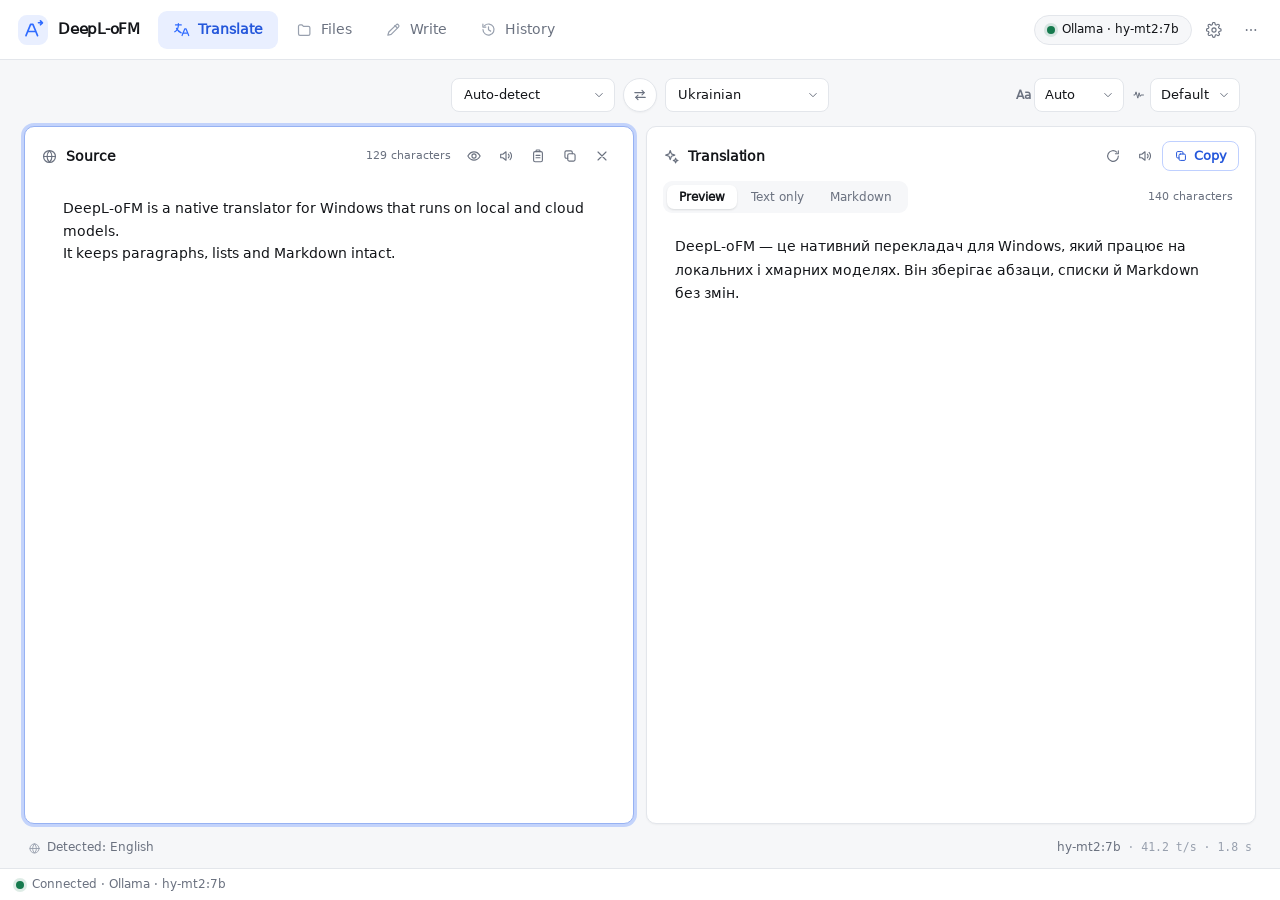
==== commit 6ab7b961: "Port the 2.0.2/2.0.3 features to the Rust build **Open at login (2.0.2).** `ofm-platform` gains a `s" ====
--- a/rust/ui/index.html
+++ b/rust/ui/index.html
@@ -5,16 +5,8 @@
   <meta name="viewport" content="width=device-width, initial-scale=1">
   <meta name="color-scheme" content="light dark">
   <title>DeepL-oFM</title>
-  <script>
-    // Apply a forced scheme (and the deterministic-screenshot flag) before the
-    // first paint, so ?theme=dark never flashes the light palette.
-    (function () {
-      var params = new URLSearchParams(location.search);
-      var theme = params.get("theme");
-      if (theme === "dark" || theme === "light") document.documentElement.dataset.theme = theme;
-      if (params.has("still")) document.documentElement.dataset.motion = "off";
-    })();
-  </script>
+  <!-- A same-origin file, not an inline script: the shell's CSP forbids inline. -->
+  <script src="boot.js"></script>
   <link rel="stylesheet" href="styles.css">
 </head>
 <body>
@@ -140,6 +132,9 @@
     <symbol id="i-key" viewBox="0 0 24 24">
       <circle cx="8.2" cy="8.2" r="4.2"/>
       <path d="M11.2 11.2l8.4 8.4M16.2 16.2l2.2-2.2M13.9 13.9l2.2-2.2"/>
+    </symbol>
+    <symbol id="i-tone" viewBox="0 0 24 24">
+      <path d="M3.3 12h1.9l1.7-5.4 3.1 10.8 2.2-9.2 1.8 6.2 1.4-2.4h4.3"/>
     </symbol>
     <symbol id="i-info" viewBox="0 0 24 24">
       <circle cx="12" cy="12" r="8.5"/>
@@ -225,7 +220,8 @@
     <main class="app-main">
       <!-- Translate ----------------------------------------------------- -->
       <section class="pane pane-translate" id="pane-translate" role="tabpanel" aria-labelledby="tab-translate">
-        <div class="translate-top">
+        <div class="translate-top" id="translateTop">
+          <div class="bar-spacer" aria-hidden="true"></div>
           <div class="lang-bar">
             <div class="select-wrap lang-source">
               <select id="sourceLang" data-i18n-aria="Source language"></select>
@@ -240,18 +236,36 @@
             </div>
           </div>
 
-          <div class="chips-bar">
-            <span class="caption" data-i18n="Style"></span>
-            <div class="segmented" id="styleChips" role="group" data-i18n-aria="Style">
-              <button class="segment" type="button" data-style="auto" data-i18n="Auto"></button>
-              <button class="segment" type="button" data-style="literal" data-i18n="Literal"></button>
-              <button class="segment" type="button" data-style="natural" data-i18n="Natural"></button>
-            </div>
-            <span class="caption caption-tone" data-i18n="Tone"></span>
-            <div class="segmented" id="toneChips" role="group" data-i18n-aria="Tone">
-              <button class="segment" type="button" data-tone="standard" data-i18n="Default"></button>
-              <button class="segment" type="button" data-tone="formal" data-i18n="Formal"></button>
-              <button class="segment" type="button" data-tone="casual" data-i18n="Casual"></button>
+          <div class="chips-bar" id="chipsBar">
+            <div class="chips-full" id="chipsFull">
+              <span class="caption" data-i18n="Style"></span>
+              <div class="segmented" id="styleChips" role="group" data-i18n-aria="Style">
+                <button class="segment" type="button" data-style="auto" data-i18n="Auto"></button>
+                <button class="segment" type="button" data-style="literal" data-i18n="Literal"></button>
+                <button class="segment" type="button" data-style="natural" data-i18n="Natural"></button>
+              </div>
+              <span class="caption caption-tone" data-i18n="Tone"></span>
+              <div class="segmented" id="toneChips" role="group" data-i18n-aria="Tone">
+                <button class="segment" type="button" data-tone="standard" data-i18n="Default"></button>
+                <button class="segment" type="button" data-tone="formal" data-i18n="Formal"></button>
+                <button class="segment" type="button" data-tone="casual" data-i18n="Casual"></button>
+              </div>
+            </div>
+            <div class="chips-compact" id="chipsCompact" hidden>
+              <div class="compact-control">
+                <span class="compact-glyph" aria-hidden="true">Aa</span>
+                <div class="select-wrap">
+                  <select id="styleCompact" data-i18n-aria="Style"></select>
+                  <svg class="icon select-chevron" aria-hidden="true"><use href="#i-chevron-down"></use></svg>
+                </div>
+              </div>
+              <div class="compact-control">
+                <svg class="icon compact-glyph" aria-hidden="true"><use href="#i-tone"></use></svg>
+                <div class="select-wrap">
+                  <select id="toneCompact" data-i18n-aria="Tone"></select>
+                  <svg class="icon select-chevron" aria-hidden="true"><use href="#i-chevron-down"></use></svg>
+                </div>
+              </div>
             </div>
           </div>
         </div>
--- a/rust/ui/styles.css
+++ b/rust/ui/styles.css
@@ -561,7 +561,15 @@
   flex: 0 0 auto;
   display: flex;
   align-items: center;
-  gap: 18px;
+  gap: 8px;
+  min-width: 0;
+  padding: 0 16px;
+}
+
+/* Equal flexible space on both sides of the fixed-width language cluster
+   keeps the pickers and the swap button centred over the pane divider. */
+.bar-spacer {
+  flex: 1 1 0;
   min-width: 0;
 }
 
@@ -614,12 +622,9 @@
   pointer-events: none;
 }
 
-.lang-source select {
-  width: 236px;
-}
-
+.lang-source select,
 .lang-target select {
-  width: 172px;
+  width: 164px;
 }
 
 .swap-btn {
@@ -650,11 +655,57 @@
 }
 
 .chips-bar {
-  margin-left: auto;
-  display: flex;
-  align-items: center;
+  flex: 1 1 0;
+  display: flex;
+  align-items: center;
+  justify-content: flex-end;
   gap: 8px;
   min-width: 0;
+  overflow: hidden;
+}
+
+.chips-full,
+.chips-compact {
+  display: flex;
+  align-items: center;
+  gap: 8px;
+  flex: 0 0 auto;
+}
+
+/* The compact pair never needs less than this; without the floor the two
+   halves could no longer be equal at the smallest window sizes. */
+body.has-compact-controls .chips-bar {
+  min-width: 224px;
+}
+
+.chips-full .segment {
+  padding: 0 10px;
+}
+
+.chips-full .caption-tone {
+  margin-left: 4px;
+}
+
+.compact-control {
+  display: flex;
+  align-items: center;
+  gap: 4px;
+}
+
+.compact-control .select-wrap select {
+  width: 90px;
+  padding: 0 24px 0 10px;
+}
+
+.compact-glyph {
+  flex: 0 0 auto;
+  width: 14px;
+  height: 14px;
+  color: var(--muted);
+  font-size: 11.5px;
+  font-weight: 600;
+  line-height: 14px;
+  letter-spacing: -0.02em;
 }
 
 .caption {
@@ -802,20 +853,23 @@
 
 .card-body {
   flex: 1 1 auto;
+  min-width: 0;
   min-height: 0;
   display: flex;
   flex-direction: column;
 }
 
 .source-body {
+  min-width: 0;
   padding: 0 18px 14px;
 }
 
 .source-input {
   flex: 1 1 auto;
   width: 100%;
+  min-width: 0;
   min-height: 0;
-  padding: 6px 0;
+  padding: 16px 20px 10px;
   border: 0;
   outline: 0;
   resize: none;
@@ -834,9 +888,10 @@
 
 .source-preview {
   flex: 1 1 auto;
+  min-width: 0;
   min-height: 0;
   overflow-y: auto;
-  padding: 6px 0;
+  padding: 16px 20px 10px;
   scrollbar-gutter: stable;
 }
 
@@ -850,16 +905,18 @@
 }
 
 .result-body {
+  min-width: 0;
   padding: 0 18px 14px;
 }
 
 .result-scroll {
   flex: 1 1 auto;
+  min-width: 0;
   min-height: 0;
   display: flex;
   flex-direction: column;
   overflow-y: auto;
-  padding-right: 4px;
+  padding: 12px 10px 0;
   scrollbar-gutter: stable;
 }
 
@@ -1839,6 +1896,10 @@
 
 .write-panes {
   min-height: 0;
+}
+
+.write-panes .source-input {
+  padding: 4px 6px;
 }
 
 .busy-label {
@@ -3155,23 +3216,16 @@
 /* Responsive -------------------------------------------------------------- */
 
 @media (max-width: 1060px) {
-  .lang-source select {
-    width: 204px;
-  }
-
-  .lang-target select {
-    width: 152px;
-  }
-
-  .chips-bar {
+  .chips-bar,
+  .chips-full {
     gap: 6px;
   }
 
-  .segment {
+  .chips-full .segment {
     padding: 0 9px;
   }
 
-  .caption-tone {
+  .chips-full .caption-tone {
     margin-left: 2px;
   }
 
@@ -3238,16 +3292,9 @@
     padding: 20px 18px 24px;
   }
 
-  .chips-bar .caption {
-    display: none;
-  }
-
-  .lang-source select {
-    width: 180px;
-  }
-
+  .lang-source select,
   .lang-target select {
-    width: 140px;
+    width: 164px;
   }
 
   .page-head-row {
